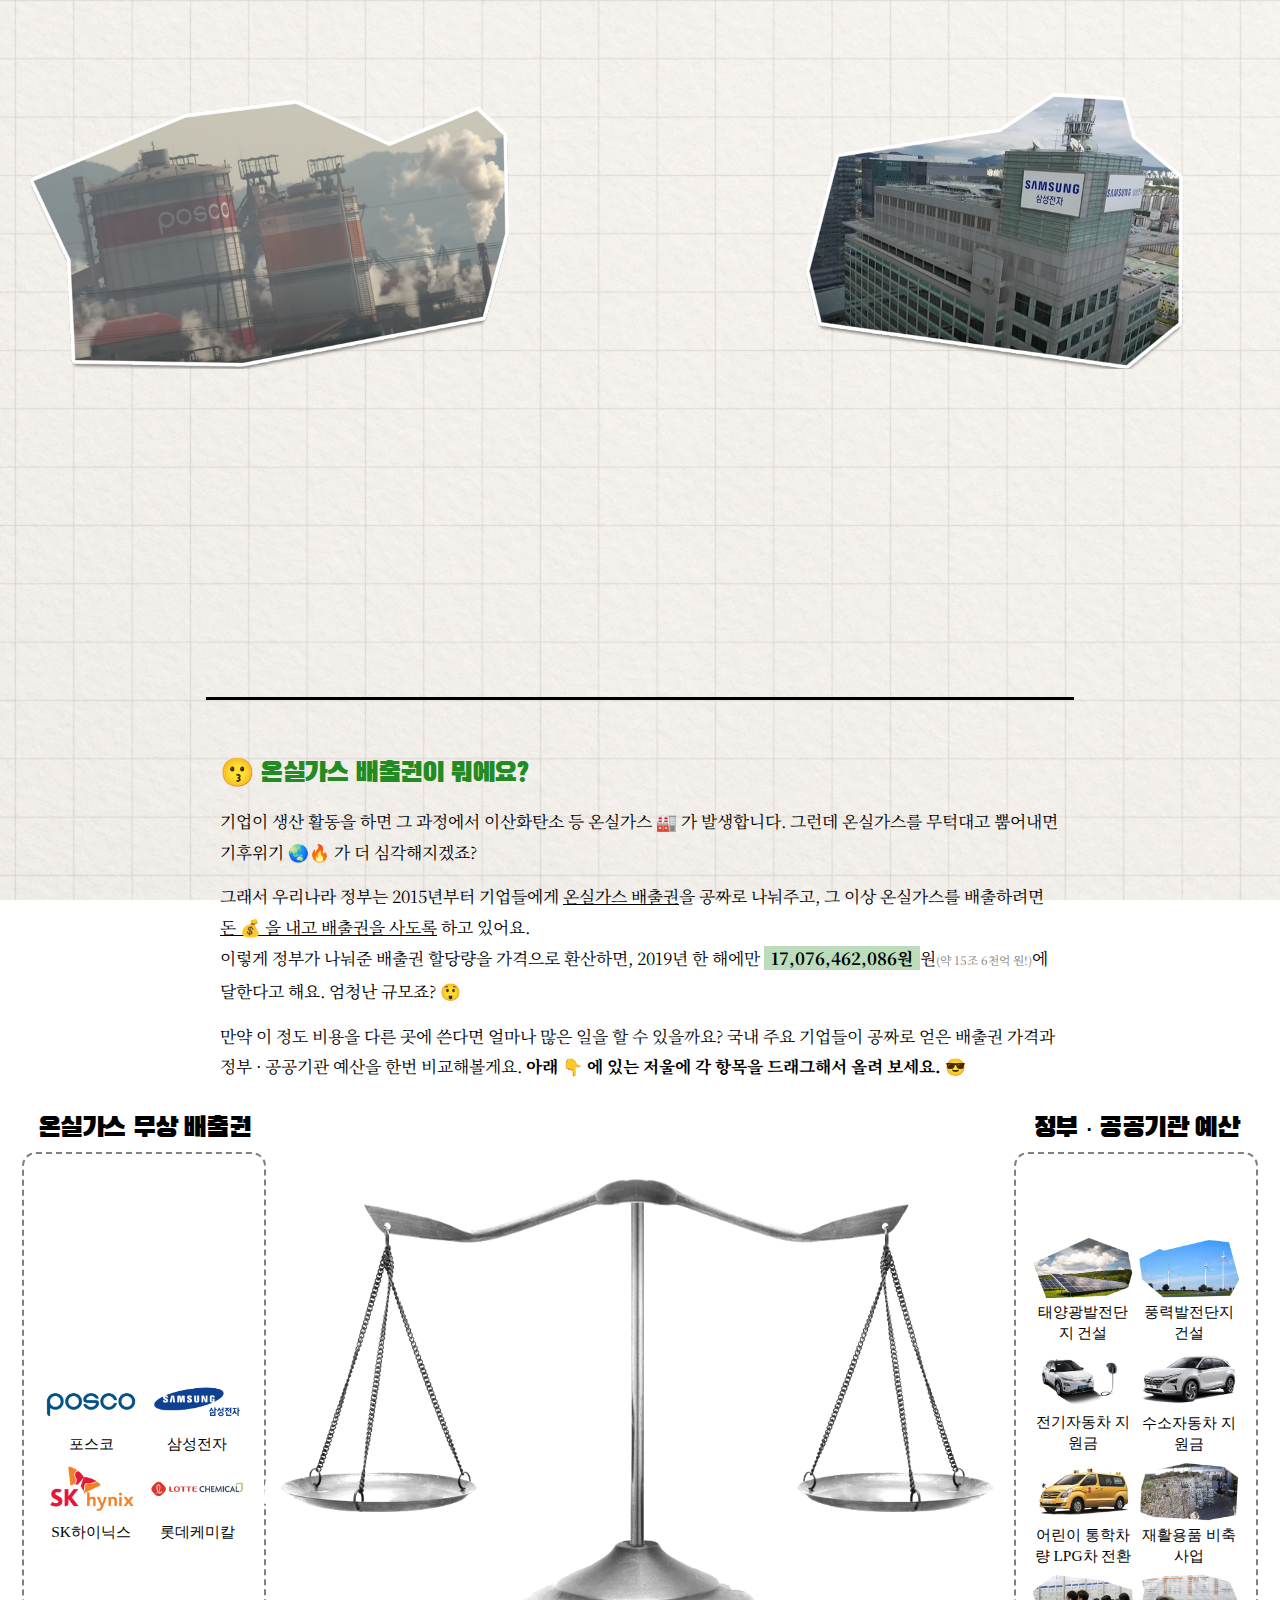
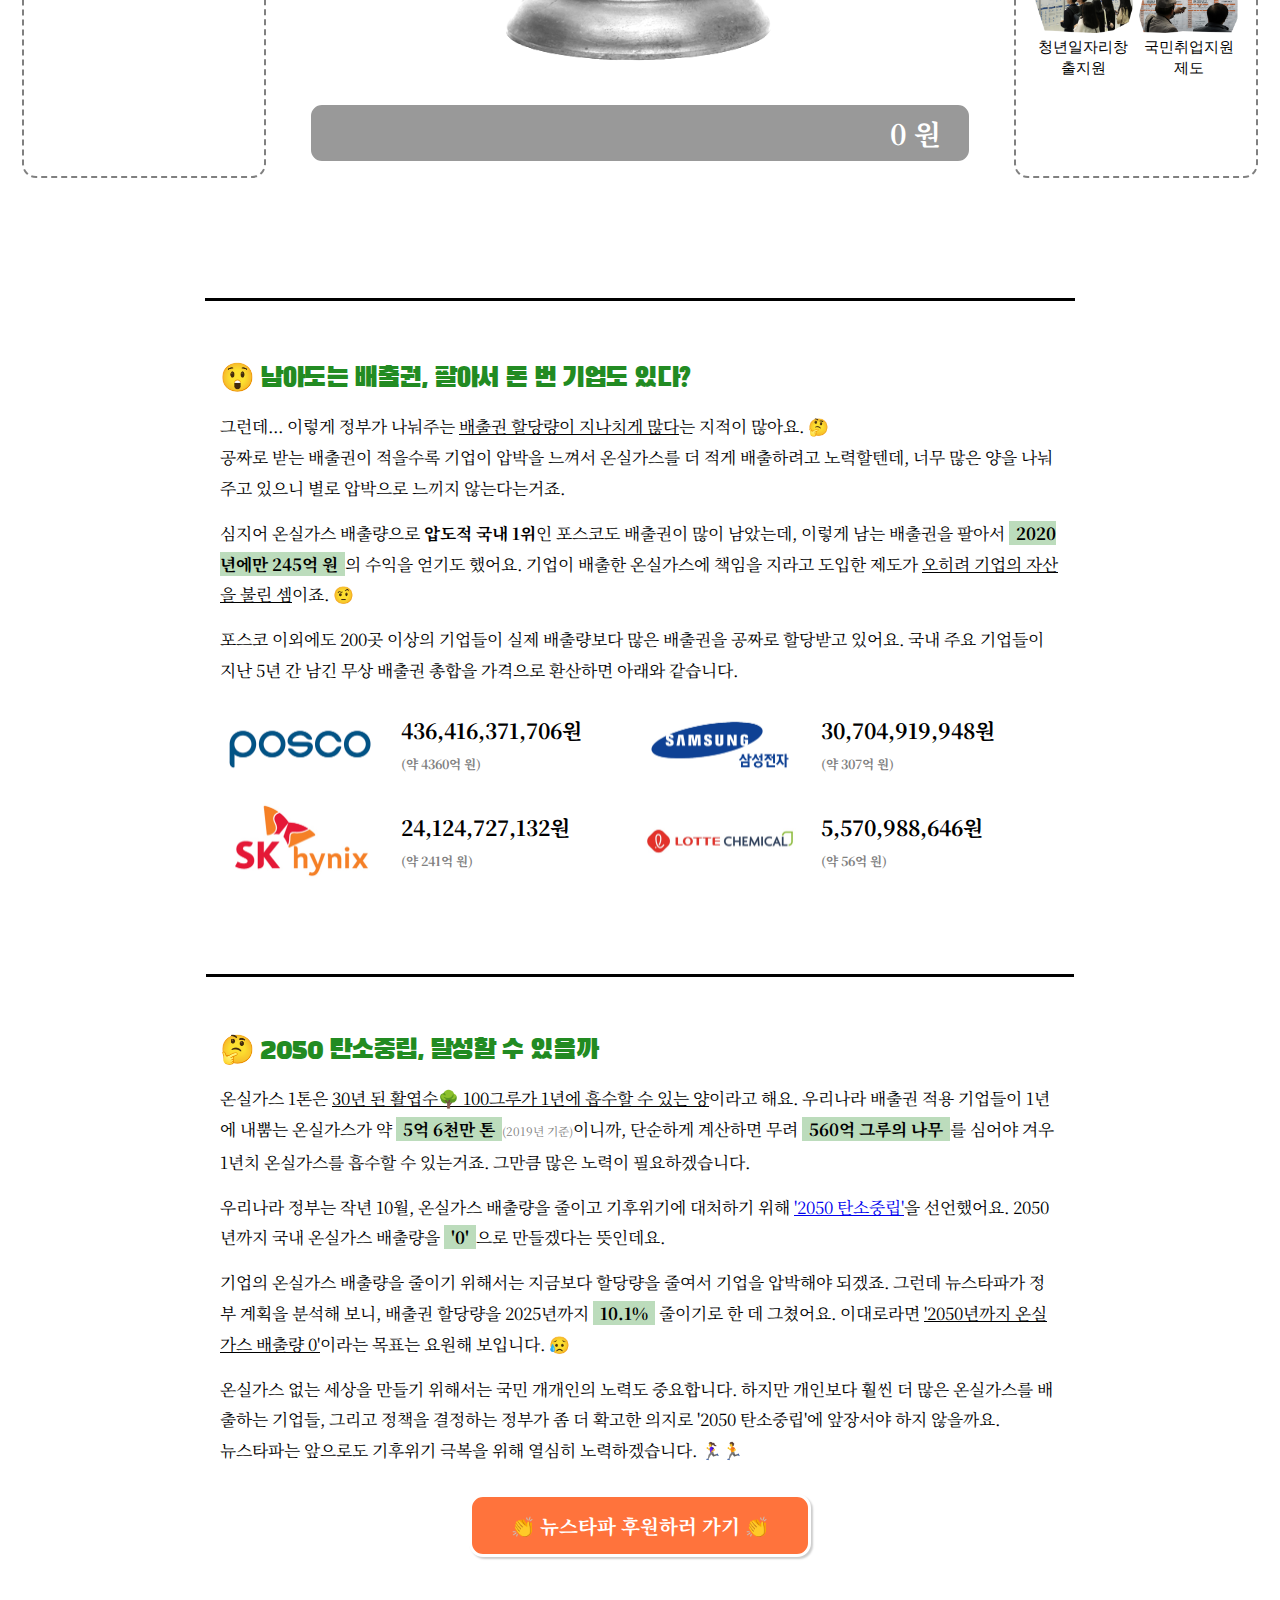
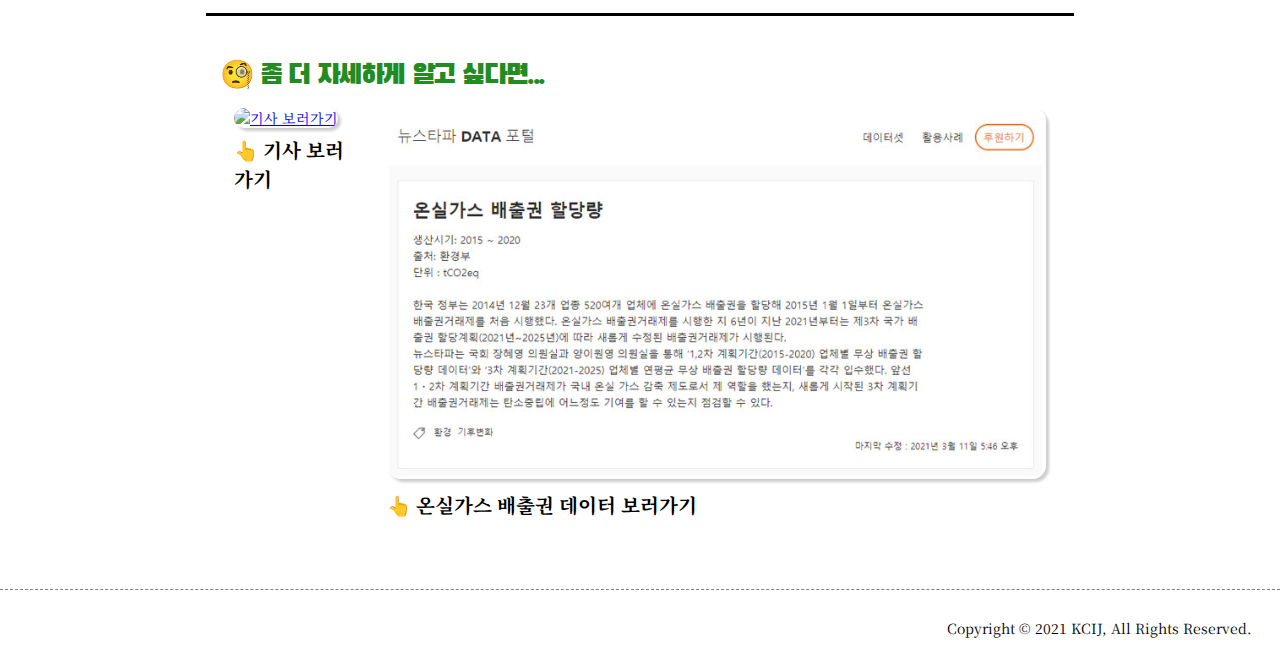
==== index.html @ 1df34f50 "파비콘, og 이미지 추가" ====
<!DOCTYPE html>
<html lang="en">
<head>
  <meta charset="UTF-8">
  <meta name="viewport" content="width=device-width, initial-scale=1.0">
  <meta property="og:title" content="뉴스타파(NEWSTAPA) | 한국탐사저널리즘센터(KCIJ) | 99% 시민들의 독립언론">
  <meta property="og:image" content="./assets/og-image.jpg">
  <meta property="og:description" content="온실가스 배출권, 이렇게 퍼줘도">
  <title>온실가스 배출권, 이렇게 퍼줘도 되나?</title>
<!-- Google Tag Manager -->
<script>(function(w,d,s,l,i){w[l]=w[l]||[];w[l].push({'gtm.start':
  new Date().getTime(),event:'gtm.js'});var f=d.getElementsByTagName(s)[0],
  j=d.createElement(s),dl=l!='dataLayer'?'&l='+l:'';j.async=true;j.src=
  'https://www.googletagmanager.com/gtm.js?id='+i+dl;f.parentNode.insertBefore(j,f);
  })(window,document,'script','dataLayer','GTM-KJ7RC2C');</script>
  <!-- End Google Tag Manager -->
  <!-- Global site tag (gtag.js) - Google Analytics -->
  <script async src="https://www.googletagmanager.com/gtag/js?id=G-R7LPQS1WNZ"></script>
  <script>
    window.dataLayer = window.dataLayer || [];
    function gtag(){dataLayer.push(arguments);}
    gtag('js', new Date());
    gtag('config', 'G-R7LPQS1WNZ');
  </script>
  <link rel="shortcut icon" href="./assets/favicon.png">
</head>


<style>
  @import url('https://fonts.googleapis.com/css2?family=Black+Han+Sans&family=Noto+Serif+KR:wght@200;300;400;500;600;700&display=swap');
  </style>
<link rel="stylesheet" href="./css/style.css">
<link rel="stylesheet" href="./css/dragula.css">
<body>
<!-- Google Tag Manager (noscript) -->
<!-- <noscript><iframe src="https://www.googletagmanager.com/ns.html?id=GTM-KJ7RC2C"
  height="0" width="0" style="display:none;visibility:hidden"></iframe></noscript> -->
  <!-- End Google Tag Manager (noscript) -->
  <script src="https://cdnjs.cloudflare.com/ajax/libs/animejs/3.2.0/anime.min.js"></script>
  <script src="https://cdnjs.cloudflare.com/ajax/libs/dragula/3.7.3/dragula.min.js"></script>
  <script src="https://cdn.jsdelivr.net/npm/chart.js@2.8.0"></script>
  <script src="./js/countUp.min.js"> </script>
  
  <header class="header">
    <a class="logo-nstp" href="https://newstapa.org/" target="_blank"><h1>뉴스타파 홈페이지 바로가기</h1></a>    
  </header>

  <!-- 인트로 -->
  <div class="area-intro">
    <div class="intro-bg">
      <div class="sticker posco">
        <img src="./assets/sticker-posco.png" alt="">
      </div>
      <div class="sticker samsung">
        <img src="./assets/sticker-samsung.png" alt="">
      </div>
    </div>
    <p class="intro-text">국내 배출권 적용 기업 <u>온실가스🏭 배출량</u><br><span class="spec">647,390,321</span>톤<span class="sm"> (2019년 기준)</span></p>
    <p class="intro-text">온실가스 배출권 가격으로 환산하면<br><span class="spec">18,855,890,489,446</span>원<span class="sm">(약 16조 5천억 원)</span></p>
    <p class="intro-text">이 중에서 정부가 <u>'공짜'로 나눠준</u> 배출권 비용은...<br><span class="spec">17,514,483,501,260</span>원!! 😱</p>
    <h1 class="intro-title">온실가스 배출권,<br>이렇게 퍼줘도 되겠니?🤔</h1>
    <!-- <p class="scroll-indicator">👇아래로 스크롤👇</p> -->
  </div>

  <!-- 설명 -->
  <div class="area-description">
    <h2 class="description-title">😗 온실가스 배출권이 뭐에요?</h2>
    <p class="description-text">기업이 생산 활동을 하면 그 과정에서 이산화탄소 등 온실가스 🏭 가 발생합니다. 그런데 온실가스를 무턱대고 뿜어내면 기후위기 🌏🔥 가 더 심각해지겠죠?</p>
    <p class="description-text">그래서 우리나라 정부는 2015년부터 기업들에게 <u>온실가스 배출권</u>을 공짜로 나눠주고, 그 이상 온실가스를 배출하려면 <u>돈 💰 을 내고 배출권을 사도록</u> 하고 있어요.<br>이렇게 정부가 나눠준 배출권 할당량을 가격으로 환산하면, 2019년 한 해에만 <span class="spec">17,076,462,086원</span>원<span class="sm">(약 15조 6천억 원!)</span>에 달한다고 해요. 엄청난 규모죠? 😲</p>
    <p class="description-text">만약 이 정도 비용을 다른 곳에 쓴다면 얼마나 많은 일을 할 수 있을까요? 국내 주요 기업들이 공짜로 얻은 배출권 가격과 정부 · 공공기관 예산을 한번 비교해볼게요. <strong>아래 👇 에 있는 저울에 각 항목을 드래그해서 올려 보세요. 😎</strong></p>
  </div>

  <!-- 저울 인터랙티브 -->
  <div class="area-scale">
    <div class="values-container">
      <h3 class="values-title">온실가스 무상 배출권</h3>
      <div class="scale-values left"></div>
    </div>

    <div class="middle-container">
      <div class="scale-container">
        <div class="pillar"><img src="./assets/scale-pillar.png" alt=""></div>
        <div class="board">
          <div class="dish left"></div>
          <div class="dish right"></div>
        </div>
      </div>
      <div class="area-data-description">
        <div class="data-description-container">
          <div class="data-description">
          </div>
          <div>
            <p class="cost-indicator has-cost"><span id="scaleCost"></span> 원</p>
          </div>
        </div>
      </div>
    </div>

    <div class="values-container">
      <h3 class="values-title">정부 · 공공기관 예산</h3>
      <div class="scale-values right"></div>
    </div>

  </div>

  <!-- 차트 -->
  <div class="area-chart">
    <h2 class="description-title">😲 남아도는 배출권, 팔아서 돈 번 기업도 있다?</h2>
    <p class="description-text">그런데... 이렇게 정부가 나눠주는 <u>배출권 할당량이 지나치게 많다</u>는 지적이 많아요. 🤔 <br>공짜로 받는 배출권이 적을수록 기업이 압박을 느껴서 온실가스를 더 적게 배출하려고 노력할텐데, 너무 많은 양을 나눠주고 있으니 별로 압박으로 느끼지 않는다는거죠.</p>
    <p class="description-text">심지어 온실가스 배출량으로 <b>압도적 국내 1위</b>인 포스코도 배출권이 많이 남았는데, 이렇게 남는 배출권을 팔아서 <span class="spec">2020년에만 245억 원</span>의 수익을 얻기도 했어요. 기업이 배출한 온실가스에 책임을 지라고 도입한 제도가 <u>오히려 기업의 자산을 불린 셈</u>이죠. 🤨</p>
    <p class="description-text">포스코 이외에도 200곳 이상의 기업들이 실제 배출량보다 많은 배출권을 공짜로 할당받고 있어요. 국내 주요 기업들이 지난 5년 간 남긴 무상 배출권 총합을 가격으로 환산하면 아래와 같습니다.</p>
    <div id="profit">
      <div class="profit-indicator"><img src="./assets/value-posco.png"><p class="scale-value-caption">436,416,371,706원<br><span>(약 4360억 원)</span></p></div>
      <div class="profit-indicator"><img src="./assets/value-samsung.png"><p class="scale-value-caption">30,704,919,948원<br><span>(약 307억 원)</span></p></div>
      <div class="profit-indicator"><img src="./assets/value-skhynix.png"><p class="scale-value-caption">24,124,727,132원<br><span>(약 241억 원)</span></p></div>
      <div class="profit-indicator"><img src="./assets/value-lotte.png"><p class="scale-value-caption">5,570,988,646원<br><span>(약 56억 원)</span></p></div>
    </div>
  </div>

  <!-- 아웃트로 -->
  <div class="area-outro">
    <h2 class="description-title">🤔 2050 탄소중립, 달성할 수 있을까</h2>
    <p class="description-text">온실가스 1톤은 <u>30년 된 활엽수🌳 100그루가 1년에 흡수할 수 있는 양</u>이라고 해요. 우리나라 배출권 적용 기업들이 1년에 내뿜는 온실가스가 약 <span class="spec">5억 6천만 톤</span><span class="sm">(2019년 기준)</span>이니까, 단순하게 계산하면 무려 <span class="spec">560억 그루의 나무</span>를 심어야 겨우 1년치 온실가스를 흡수할 수 있는거죠. 그만큼 많은 노력이 필요하겠습니다.</p>
    <p class="description-text">우리나라 정부는 작년 10월, 온실가스 배출량을 줄이고 기후위기에 대처하기 위해 <a href="https://www.korea.kr/special/policyCurationView.do?newsId=148881562" target="_blank">'2050 탄소중립'</a>을 선언했어요. 2050년까지 국내 온실가스 배출량을 <span class="spec">'0'</span>으로 만들겠다는 뜻인데요.</p>
    <p class="description-text">기업의 온실가스 배출량을 줄이기 위해서는 지금보다 할당량을 줄여서 기업을 압박해야 되겠죠. 그런데 뉴스타파가 정부 계획을 분석해 보니, 배출권 할당량을 2025년까지 <span class="spec">10.1%</span> 줄이기로 한 데 그쳤어요. 이대로라면 <u>'2050년까지 온실가스 배출량 0'</u>이라는 목표는 요원해 보입니다. 😥</p>
    <p class="description-text">온실가스 없는 세상을 만들기 위해서는 국민 개개인의 노력도 중요합니다. 하지만 개인보다 훨씬 더 많은 온실가스를 배출하는 기업들, 그리고 정책을 결정하는 정부가 좀 더 확고한 의지로 '2050 탄소중립'에 앞장서야 하지 않을까요. <br>뉴스타파는 앞으로도 기후위기 극복을 위해 열심히 노력하겠습니다. 🏃‍♀️🏃</p>
    <div>
      <a id="GTM_NSTP_DONATE" class="nstp-donate" href="https://newstapa.org/donate_info" target="_blank">👏 뉴스타파 후원하러 가기 👏</a>
    </div>
  </div>
  
  <div class="area-related-contents">
    <h2 class="description-title">🧐 좀 더 자세하게 알고 싶다면...</h2>
    <div class="related-contents">
      <div class="related-content">
        <a href="https://newstapa.org/article/eRQBR" target="_blank">
          <img src="https://d1lawh9lju1xqd.cloudfront.net/2021/03/11173533-8032-5988-9FB7-V182J0459XYMF15IBPNW.jpg" alt="기사 보러가기">
        </a>
        <p class="related-content-caption">👆 기사 보러가기</p>
      </div>
      <div class="related-content">
        <a href="https://data.newstapa.org/datasets/%EC%98%A8%EC%8B%A4%EA%B0%80%EC%8A%A4-%EB%B0%B0%EC%B6%9C%EA%B6%8C-%ED%95%A0%EB%8B%B9%EB%9F%89" target="_blank">
          <img src="./assets/dataportal.jpg" alt="기사 보러가기">
        </a>
        <p class="related-content-caption">👆 온실가스 배출권 데이터 보러가기</p>
      </div>
    </div>
  </div>


  <footer class="footer">
    <div class="credit"></div>
    <div class="copyright">
      <p>Copyright © 2021 KCIJ, All Rights Reserved.</p>
    </div>
  </footer>

  <script src="./js/animation.js"></script>
  <script src="./js/costChart.js"></script>

</body>

<script>
// 엘리먼트 등록
const leftValuesEl = document.querySelectorAll('.scale-values.left')[0]
const rightValuesEl = document.querySelectorAll('.scale-values.right')[0]

// 배출권 금액 데이터
let dataSet = [
  {
    name: 'posco',
    caption: '포스코',
    description: "2019년 온실가스 무상 배출권 비용 2,176,712,124,706원",
    cost: 2176712124706,
    direction: false,
  },
  {
    name: 'samsung',
    caption: '삼성전자',
    description: "2019년 온실가스 무상 배출권 비용 327,640,092,434원",
    cost: 327640092434,
    direction: false,
  },
  {
    name: 'skhynix',
    caption: 'SK하이닉스',
    description: "2019년 온실가스 무상 배출권 비용 151,771,158,848원",
    cost: 151771158848,
    direction: false,
  },
  {
    name: 'lotte',
    caption: '롯데케미칼',
    description: "2019년 온실가스 무상 배출권 비용 198,186,964,094원",
    cost: 198186964094,
    direction: false,
  },
  {
    name: 'sunpower',
    caption: '태양광발전단지 건설',
    description: "축구장 190개 면적, 100MW 규모 태양광발전단지 건설",
    cost: 344000000000,
    direction: true,
  },
  {
    name: 'windpower',
    caption: '풍력발전단지 건설',
    description: "풍력발전기 66개, 140MW 규모 풍력발전단지 건설",
    cost: 409700000000,
    direction: true,
  },
  {
    name: 'electriccar',
    caption: '전기자동차 지원금',
    description: "전기자동차 12만 1천대에 최대 1,900만 원씩 지원",
    cost: 1119584000000,
    direction: true,
  },
  {
    name: 'hydrocar',
    caption: '수소자동차 지원금',
    description: "수소자동차 15,000대에 최대 3,750만 원씩 지원",
    cost: 365500000000,
    direction: true,
  },
  {
    name: 'schoolbus',
    caption: '어린이 통학차량 LPG차 전환',
    description: "전국 어린이통학차량 12,000대에 500만 원씩 지원(지방비 50%)",
    cost: 30000000000,
    direction: true,
  },
  {
    name: 'recycle',
    caption: '재활용품 비축사업',
    description: "폐비닐, 폐지, 유리병 등 재활용 폐기물 비축 시설 구축",
    cost: 26000000000,
    direction: true,
  },
  {
    name: 'youthjob',
    caption: '청년일자리창출지원',
    description: "IT 활용가능 직무에 청년일자리 창출 지원금 4,676억원 편성",
    cost: 467600000000,
    direction: true,
  },
  {
    name: 'seniorjob',
    caption: '국민취업지원제도',
    description: "취업취약계층을 대상으로 생계지원과 취업지원서비스 제공",
    cost: 1283019000000,
    direction: true,
  },
]

// 선택지 렌더링
dataSet.map(function(e, i){
  let elem = `<div class="scale-value" data-index="${i}"><img src="./assets/value-${e.name}.png"><p class="scale-value-caption">${e.caption}</p></div>`;
  e.direction?rightValuesEl.innerHTML+=elem:leftValuesEl.innerHTML+=elem;
})

// 현재 각도
let boardDegree = 0;

// 각도 최대값
const maxDegree = 45

// 금액에 따른 각도 구하기
function getDegree(value, direction){
  let sum = dataSet.reduce((acc, cur, i) => {
    return acc + cur.cost;
  }, 0)
  let degree = (value/sum)*maxDegree;
  return direction ? degree : degree*(-1)
}

// 보드 움직이기
function rotateBoard(degree = boardDegree){
  anime({
    targets: '.board',
    rotate: degree,
    duration: 2000,
  })
  anime({
    targets: '.dish',
    rotate: degree*(-1),
    duration: 3000,
  })
}

// 설명 
const dataDescriptionEl = document.querySelectorAll('.data-description')[0];
let dataDescription = [];

function rederDataDescription(){
  dataDescriptionEl.innerHTML = '';

  dataDescription.map(function(e, i){
    dataDescriptionEl.innerHTML += `<p><span class="data-description-label">${e.caption}</span> ${e.description}</p>`;
  })
}

// 금액 표시
const scaleCostEl = document.querySelector('#scaleCost');
let scaleCost = 0;

function renderScaleCost(){
  // scaleCostEl.innerHTML = scaleCost;
  let scaleCostCounter = new countUp.CountUp(scaleCostEl, scaleCost, {
    duration: 1
  });
  scaleCostCounter.start();
}

renderScaleCost();


// 드래그 앤 드롭
const leftDish = document.querySelectorAll('.dish.left')[0];
const rightDish = document.querySelectorAll('.dish.right')[0];

let onLeftValueDrag = dragula([leftValuesEl, leftDish]);
let onRightValueDrag = dragula([rightValuesEl, rightDish]);

// 왼쪽 접시
onLeftValueDrag.on('drop', function(el, source, target){  
  let data = dataSet[el.dataset.index];
  let costDegree = getDegree(data.cost, data.direction);

  if (source == leftValuesEl && target == leftDish) {
    boardDegree = boardDegree - costDegree;
    scaleCost = scaleCost + data.cost;
  } else if (source == leftDish && target == leftValuesEl) {
    boardDegree = boardDegree + costDegree;
    scaleCost = scaleCost - data.cost;
  }
  rotateBoard(boardDegree);
  renderScaleCost();

  dataDescription.push(data)
  rederDataDescription();

  el.style.left = Math.floor(Math.random() * 100) + "px";
})
.on('over', function(el, container, source){
  if (container == leftDish) {
    container.className += ' ex-over'
  }
})

// 오른쪽 접시
onRightValueDrag.on('drop', function(el, source, target){  
  let data = dataSet[el.dataset.index];
  let costDegree = getDegree(data.cost, data.direction);

  if (source == rightValuesEl && target == rightDish) {
    boardDegree = boardDegree - costDegree;
    scaleCost = scaleCost - data.cost;
  } else if (source == rightDish && target == rightValuesEl) {
    boardDegree = boardDegree + costDegree;
    scaleCost = scaleCost + data.cost;
  }
  rotateBoard(boardDegree);
  renderScaleCost();

  dataDescription.push(data)
  rederDataDescription();

  el.style.left = Math.floor(Math.random() * 100) + "px";
})

rotateBoard();

// 접시에 아이템 올렸을때 랜덤 위치
function getRandomPosition(){
  return Math.floor(Math.random() * 35);

}

// 페이지 주소 복사하기
function copyUrlToClipboard(){
  var dummy = document.createElement("input");
  var text = location.href;

  document.body.appendChild(dummy);
  dummy.value = text;
  dummy.select();
  document.execCommand("copy");
  document.body.removeChild(dummy);

  alert('페이지 주소가 복사되었습니다!')
}

// 크레딧 명단 넣기 
let creditList = [
  {role: "기획·개발", name: "허현재"},
  {role: "취재", name: "신동윤"},
  {role: "데이터", name: "연다혜"},
  {role: "디자인", name: "이도현"},
]

const creditEl = document.querySelectorAll('.credit')[0];

creditList.map(function(e){
  creditEl.innerHTML += `<span class="credit-role">${e.role}</span><span class="credit-name">${e.name}</span>`;
})


</script>
</html>
---- css/style.css ----
@charset "UTF-8";
@font-face {
  font-family: 'drfont_daraehand';
  src: url('https://cdn.jsdelivr.net/gh/projectnoonnu/noonfonts_three@1.0/drfont_daraehand.woff') format('woff');
  font-weight: normal;
  font-style: normal;
}

* {margin: 0; padding: 0;}
html {
  font-size: 14px;
}

body {
  font-family: 'Noto Serif KR', serif;
  background-image: url(../assets/backgroundpaper.jpg);
  background-size: cover;
  background-position: center center;
  background-attachment: fixed;
}

/* 헤더 */
.header {
  padding: 1.5rem;
}
.logo-nstp {
  display: block;
  width: 160px;
  height: 24px;
}
.logo-nstp h1 {
  width: 100%;
  height: 100%;
  text-indent: -9999px;
  background: url('https://d1lawh9lju1xqd.cloudfront.net/2020/02/13125112-7D29-F2DC-0CFE-WPIMQL7EO5GRTCHEIHRQ.svg') no-repeat;
  background-size: cover;
}

/* 인트로 */
.intro-text{
  font-size: 1.5rem;
  font-weight: 600;
  letter-spacing: -0.02em;
  opacity: 0;
  transform: translateX(120);
  margin-bottom: 1.6rem;
  line-height: 3rem;
  text-align: center;
}
.intro-title {
  font-family: 'Black Han Sans', sans-serif;
  font-size: 6rem;
  font-weight: normal;
  opacity: 0;
  line-height: 6.5rem;
  text-align: center;
  margin-top: 5rem;
  letter-spacing: -0.15rem;
}
.spec {
  background-color: rgba(34,139,34,0.3);
  font-weight: bold;
  padding: 0 0.5rem;
}
.intro-text .spec {
  font-size: 1.8rem;
  padding: 0 1rem;
}
.sm {
  font-size: 0.7em;
  color: gray;
}

.share-sns-button {
  background: none;
  padding: 0.5rem 1.2rem;
  color: white;
  font-size: 1rem;
  cursor: pointer;
  border: 0;
  border-radius: 0.5rem;
  background-color: forestgreen;
}
.sticker {
  position: absolute;
  z-index: 0;
  animation: sticker-animation 1s infinite steps(2);
}
@keyframes sticker-animation {
  from {
    transform: rotate(0)
  }
  to {
    transform: rotate(5deg)
  }
}
.sticker.samsung{
  right: 20px;
  top: 10vh;
}
.sticker.samsung img{
  width: 100%;
  max-width: 520px;
}
.sticker.posco{
  left: 20px;
  top: 10vh;
}
.sticker.posco img{
  width: 100%;
  max-width: 520px;
}
.scroll-indicator {
  position: fixed;
  left: 50%;
  transform: translateX(-50%);
  animation: scroll-indicator 1s infinite linear;
}
@keyframes scroll-indicator {
  from {bottom: 3rem}
  to {bottom: 2.5rem}
}

/* 설명 영역 */
.area-description {
  max-width: 840px;
  margin: 5rem auto 0;
  padding: 4rem 1rem 0;
  border-top: 3px solid black;
}
.description-title {
  font-family: 'Black Han Sans', sans-serif;
  font-size: 2rem;
  font-weight: 100;
  letter-spacing: -0.1rem;
  color: rgb(34,139,34);
}
.description-text {
  font-size: 1.2rem;
  margin: 1rem 0;
  line-height: 2.2rem;
}

/* 저울 영역 */
.area-scale {
  display: flex;
  padding: 0 2rem;
  margin: 5rem auto 0;
  justify-content: center;
  align-items: stretch;
}
.scale-container {
  width: 580px;
  position: relative;
  box-sizing: border-box;
  margin: 0 6rem 2rem;
}
.board {
  width: 100%;
  height: 23%;
  position: absolute;
  top: 0;
  background-image: url(../assets/scale-arm.png);
  background-size: cover;
  display: flex;
  justify-content: space-between;
}
.dish {
  width: 40%;
  height: 258%;
  position: relative;
  margin-top: 13%;
  transform-origin: center 1%;
  border-radius: 10px;
  background-size: cover;
  z-index: 1;
}
.dish.left {
  background-image: url(../assets/scale-dish-left.png);
  left: -15%;
}
.dish.right {
  background-image: url(../assets/scale-dish-right.png);
  right: -14%;
}
.dish .scale-value {
  position: absolute;
  bottom: 0.5rem;
  min-width: 140px;
}
.pillar {
  width: 53%;
  position: relative;
  top: 2rem;
  left: 50%;
  transform: translateX(-50%);
}
.pillar img {
  width: 100%;
}

.area-values {
  display: flex;
  justify-content: space-around;
}
.values-container {
  min-width: 240px;
  border: 2px dashed gray;
  border-radius: 1rem;
}
.values-title {
  font-family: 'Black Han Sans', sans-serif;
  font-weight: normal;
  font-size: 2rem;
  text-align: center;
  letter-spacing: -0.1rem;
  margin-top: -3rem;
}
.scale-values {
  padding: 1rem;
  box-sizing: border-box;
  display: flex;
  flex-wrap: wrap;
  align-items: center;
  align-content: center;
  max-width: 440px;
  height: 100%;
}
.scale-value {
  width: 50%;
  text-align: center;
  cursor: pointer;
  z-index: 1;
  box-sizing: border-box;
  padding: 0.2rem;
}
.scale-value img{
  width: 100%;
}
.scale-value .scale-value-caption {
  /* font-family: 'Black Han Sans', sans-serif; */
  font-family: 'drfont_daraehand';
  max-width: 160px;
  margin: 0 auto;
  background-color: #fff;
  border-radius: 4px;
  /* box-shadow: 3px 2px rgba(0,0,0,0.5); */
  font-size: 1.1rem;
}

/* 데이터 설명 영역 */
.area-data-description {
  max-width: 60vw;
  margin: auto;
  padding: 1rem 3rem;
  box-sizing: border-box;
  border-radius: 1rem;
}
.data-description-container {
  padding: 0.6rem 2rem;
  background-color: rgba(0,0,0,0.4);
  color: white;
  border: 3px solid white;
  border-radius: 1rem;
}
.data-description {
  text-align: right;
}
.data-description.has-data{
  border-bottom: 2px solid white;
}
.data-description>p {
  margin-bottom: 0.5rem;
}
.data-description-label {
  padding: 0.1rem 0.4rem;
  background-color: rgba(255,255,255,0.7);
  border-radius: 1rem;
  font-weight: bold;
  font-size: 0.9rem;
  color: black;
}
.cost-indicator {
  font-size: 2rem; 
  text-align: right; 
  font-weight: bold;
}

/* 차트 영역 */
.area-chart {
  margin: 120px auto 80px;
  max-width: 840px;
  padding: 60px 15px 0;
  border-top: 3px solid black;
}
#myChart {
  background-color: rgba(255,255,255,0.8);
  border-radius: 1rem;
  padding: 1rem;
}

#profit {
  display: flex;
  flex-wrap: wrap;
  justify-content: space-between;
}
.profit-indicator{
  width: 50%;
  display: flex;
  align-items: center;
  margin-bottom: 0.5rem;
  box-sizing: border-box;
}
.profit-indicator img{
  vertical-align: middle;
  margin-right: 0.5rem;
  max-width: 160px;
}
.profit-indicator p{
  width: 50%;
  font-weight: bold;
  font-size: 1.5rem;
  vertical-align: middle;
  padding: 0.5rem 1rem;
  border-radius: 0.5rem;
}
.profit-indicator p span{
  font-size: 0.9rem;
  color: gray;
}


/* 아웃트로 영역 */
.area-outro {
  margin: 5rem auto 4rem;
  max-width: 840px;
  padding: 4rem 1rem 0;
  border-top: 3px solid black;
}
.nstp-donate {
  display: block;
  max-width: 280px;
  margin: 2rem auto 0;
  padding: 1rem 2rem;
  color: white;
  font-size: 1.4rem;
  font-weight: bold;
  text-align: center;
  text-decoration: none;
  background-color: #ff733c;
  border: 3px solid white;
  border-radius: 1rem;
  box-shadow: 2px 2px 2px rgba(0,0,0,0.2);
}

.area-related-contents {
  margin: 4rem auto;
  max-width: 840px;
  padding: 3rem 1rem 0;
  border-top: 3px solid black;
}

.related-contents {
  display: flex;
}
.related-content {
  padding: 1rem;
}
.related-content img {
  width: 100%;
  max-width: 780px;
  border-radius: 1rem;
  box-shadow: 3px 3px 3px rgba(0,0,0,0.2);
}
.related-content-caption {
  font-size: 1.4rem;
  margin-top: 0.5rem;
  font-weight: bold;
}

/* 푸터 */
.footer {
  border-top: 1px dashed gray;
  padding: 2rem;
  display: flex;
  justify-content: space-between;
  box-sizing: border-box;
}
.credit {
  text-align: center;
}
.credit-role {
  font-size: 0.8rem;
  margin-right: 0.2rem;
  font-weight: bold;
}
.credit-name {
  margin-right: 0.6rem;
}
.copyright {
  text-align: center;
}

/* .ex-over {
  background-color: rgba(0,0,0,0.2);
} */


@media (max-width: 780px) {
  html {
    font-size: 12px;
  }
  body {
    background-attachment: scroll;
    background-size: contain;
  }
  .header {
    padding: 1rem;
  }
  .logo-nstp {
    display: block;
    width: 120px;
    height: 16px;
  }
  .intro-bg {
    display: none;
  }
  .intro-text {
    font-size: 1.2rem;
  }
  .intro-text .spec {
    font-size: 1.4rem;
  }
  .intro-title {
    font-size: 3rem;
    font-weight: normal;
    opacity: 0;
    line-height: 4rem;
    text-align: center;
    margin-top: 3rem;
  }
  .area-description, .area-chart, .area-outro, .area-related-contents {
    margin: 3rem 1rem 0;
    padding: 3rem 0 0;
    border-width: 2px;
  }
  .description-title {
    font-size: 1.8rem;
  }
  .area-scale {
    flex-wrap: wrap;
    padding: 0 1rem;
    margin-top: 2rem;
  }
  .values-container {
    order: 2;
    width: 50%;
    margin-top: 4rem;
    min-width: 1px;
    box-sizing: border-box;
    border: 0;
    border-radius: 0;
  }
  .values-container:first-of-type {
    border-right: 1px dashed gray;

  }
  .values-title {
    font-size: 1.8rem;
  }
  .middle-container {
    order: 1;
    width: 100%;
    margin-bottom: 3rem;
  }
  .scale-container {
    width: 80%;
    margin: auto;
  }
  .scale-values {
    align-content: flex-start;
  }
  .scale-value {
    touch-action: none;
    width: 100%;
  }
  .area-data-description {
    display: none;
  }
  .profit-indicator {
    width: 100%;
  }
  .related-contents {
    display: block;
    
  }
  .footer {
    display: block;
  }
  .credit {
    margin-bottom: 1rem;
  }
}
---- css/dragula.css ----
.gu-mirror{position:fixed!important;margin:0!important;z-index:9999!important;opacity:.8}.gu-hide{display:none!important}.gu-unselectable{-webkit-user-select:none!important;-moz-user-select:none!important;-ms-user-select:none!important;user-select:none!important}.gu-transit{opacity:.2}
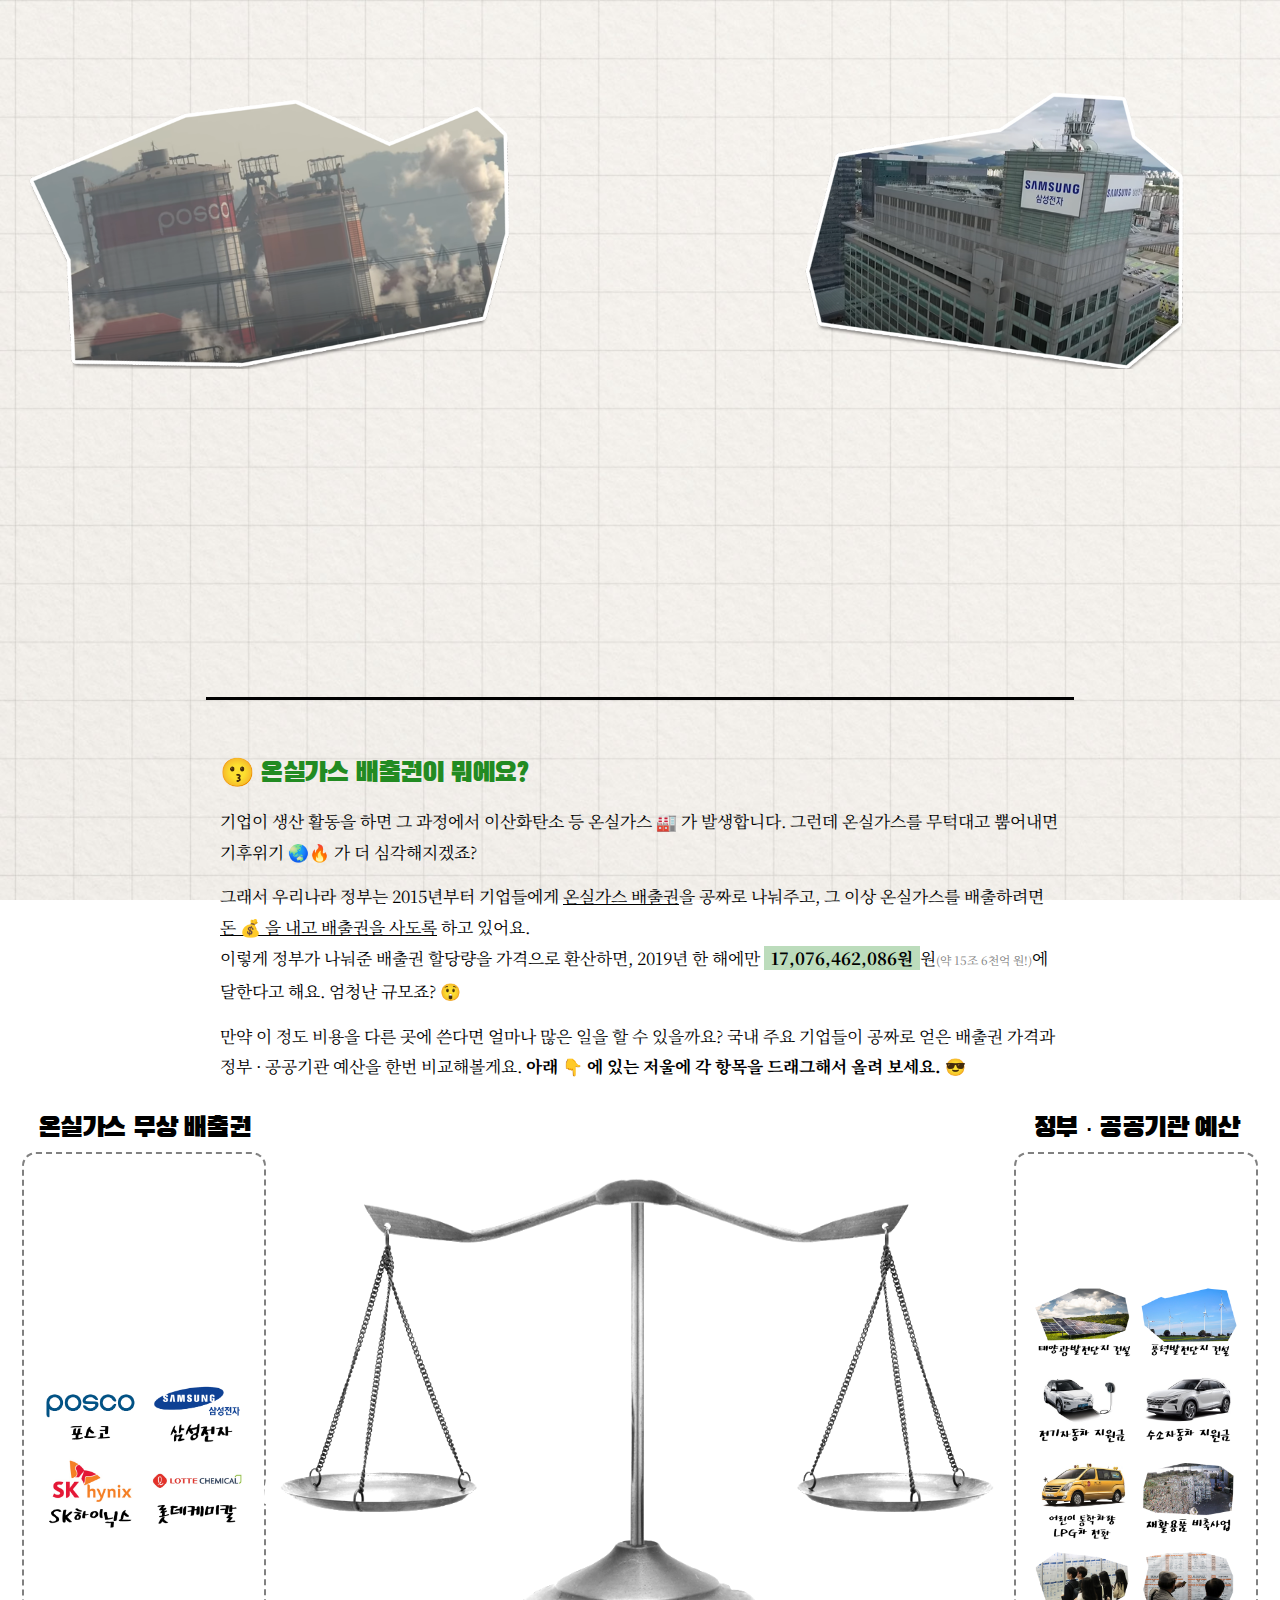
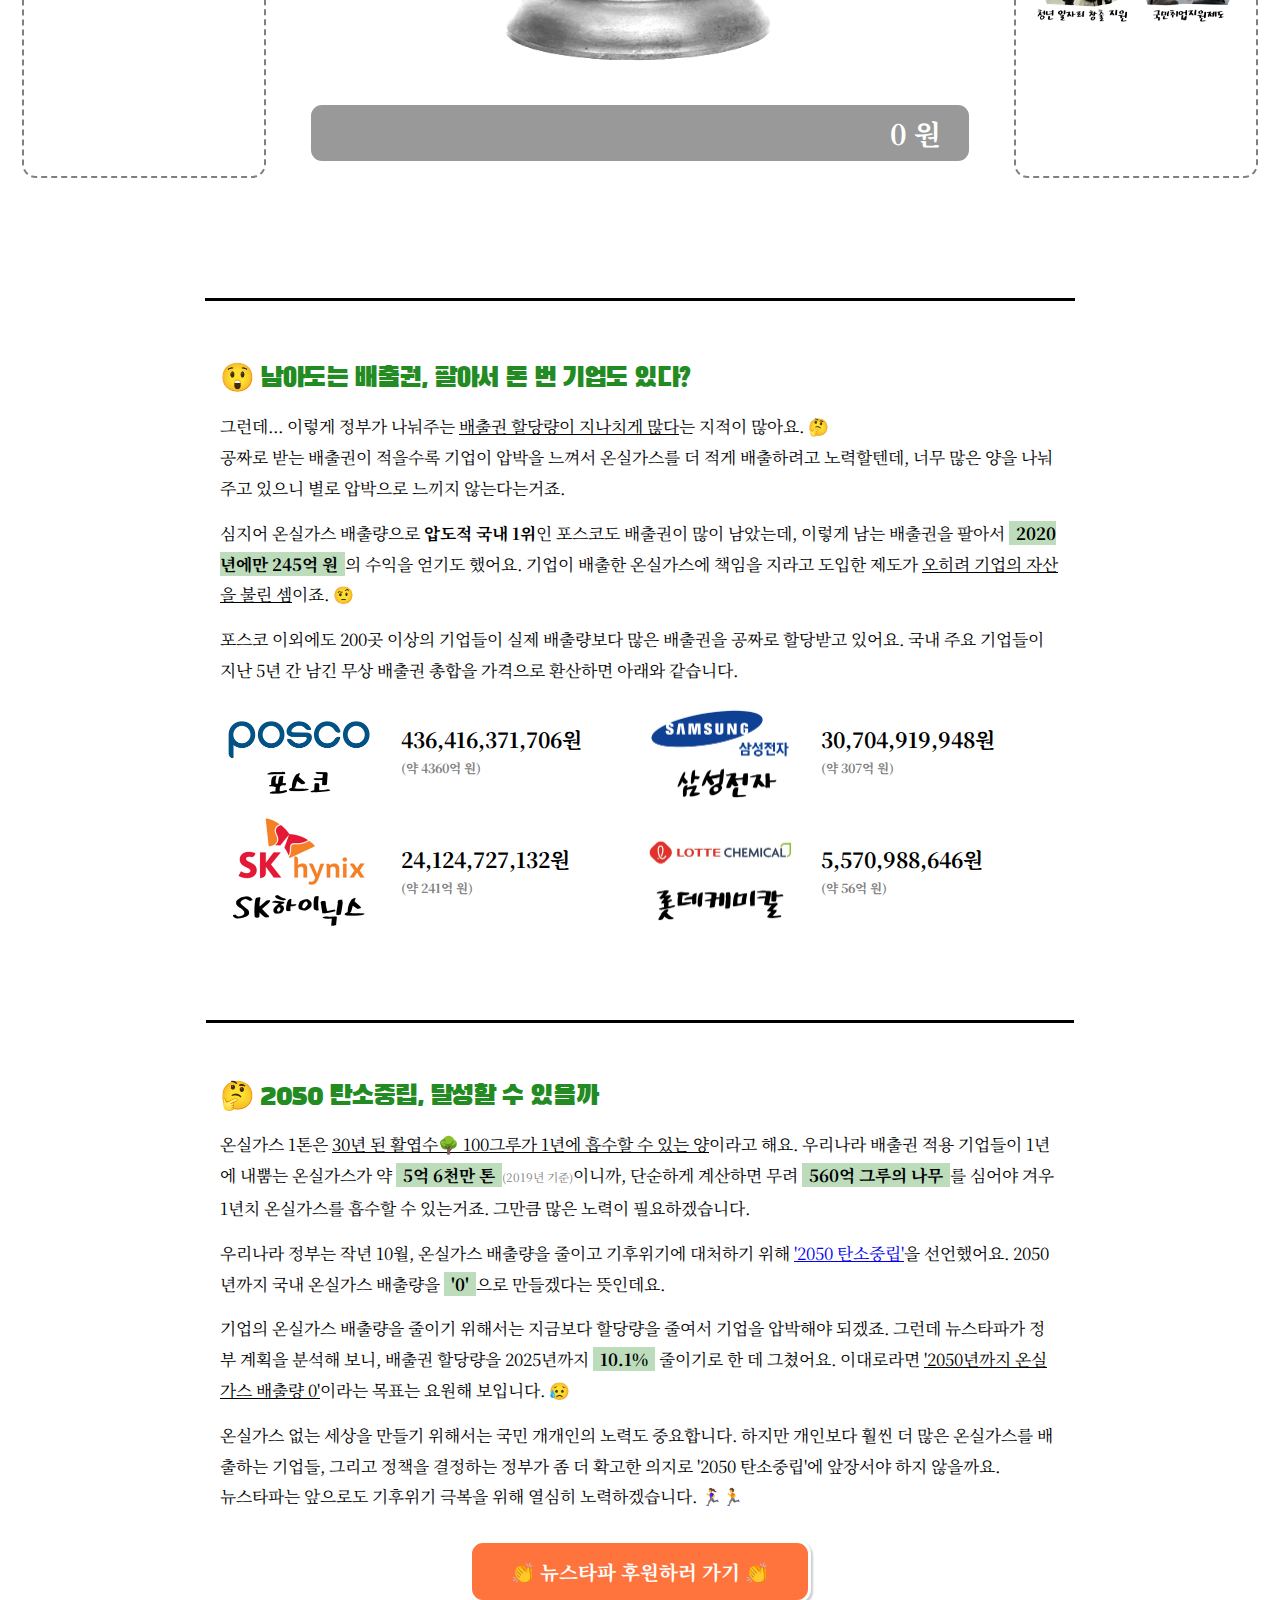
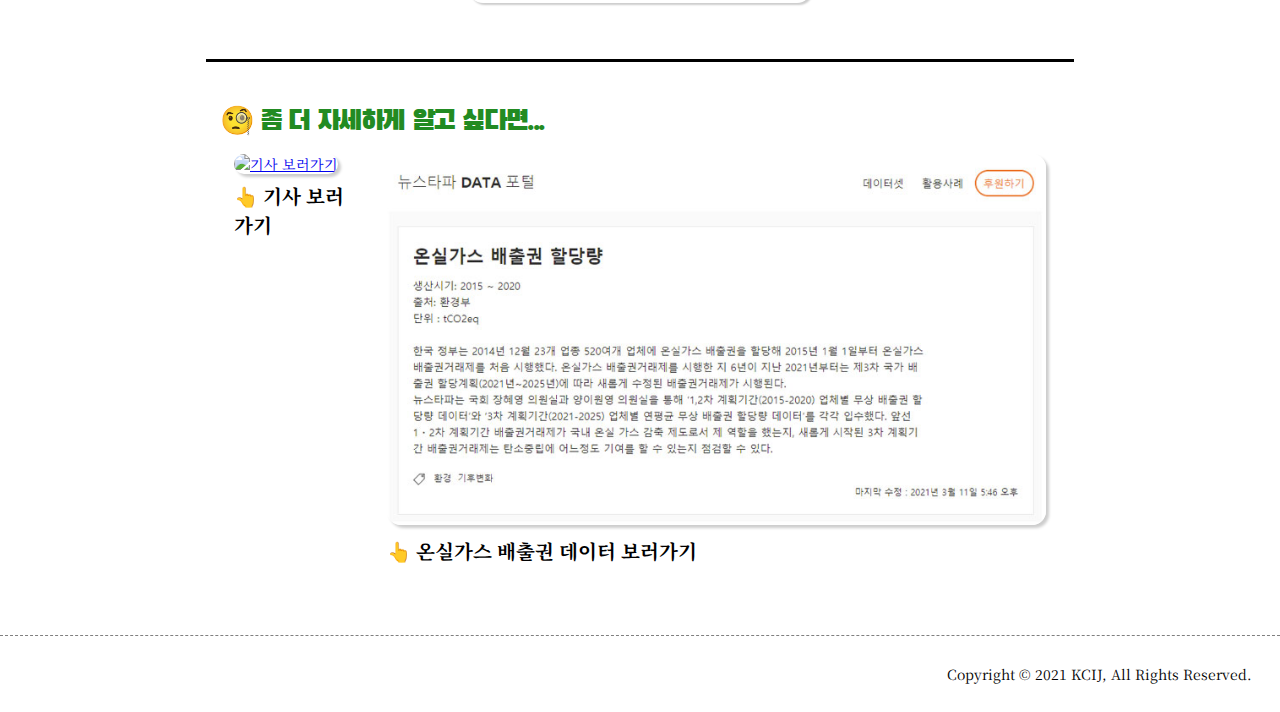
==== commit 61c8facf: "이미지 교체" ====
--- a/index.html
+++ b/index.html
@@ -5,8 +5,8 @@
   <meta name="viewport" content="width=device-width, initial-scale=1.0">
   <meta property="og:title" content="뉴스타파(NEWSTAPA) | 한국탐사저널리즘센터(KCIJ) | 99% 시민들의 독립언론">
   <meta property="og:image" content="./assets/og-image.jpg">
-  <meta property="og:description" content="온실가스 배출권, 이렇게 퍼줘도">
-  <title>온실가스 배출권, 이렇게 퍼줘도 되나?</title>
+  <meta property="og:description" content="온실가스 배출권, 이렇게 퍼줘도 되겠니?" >
+  <title>온실가스 배출권, 이렇게 퍼줘도 되겠니?</title>
 <!-- Google Tag Manager -->
 <script>(function(w,d,s,l,i){w[l]=w[l]||[];w[l].push({'gtm.start':
   new Date().getTime(),event:'gtm.js'});var f=d.getElementsByTagName(s)[0],
@@ -33,8 +33,8 @@
 <link rel="stylesheet" href="./css/dragula.css">
 <body>
 <!-- Google Tag Manager (noscript) -->
-<!-- <noscript><iframe src="https://www.googletagmanager.com/ns.html?id=GTM-KJ7RC2C"
-  height="0" width="0" style="display:none;visibility:hidden"></iframe></noscript> -->
+<noscript><iframe src="https://www.googletagmanager.com/ns.html?id=GTM-KJ7RC2C"
+  height="0" width="0" style="display:none;visibility:hidden"></iframe></noscript>
   <!-- End Google Tag Manager (noscript) -->
   <script src="https://cdnjs.cloudflare.com/ajax/libs/animejs/3.2.0/anime.min.js"></script>
   <script src="https://cdnjs.cloudflare.com/ajax/libs/dragula/3.7.3/dragula.min.js"></script>
@@ -87,7 +87,9 @@
       </div>
       <div class="area-data-description">
         <div class="data-description-container">
-          <div class="data-description">
+          <div class="data-description left">
+          </div>
+          <div class="data-description right">
           </div>
           <div>
             <p class="cost-indicator has-cost"><span id="scaleCost"></span> 원</p>
@@ -168,6 +170,7 @@
 // 배출권 금액 데이터
 let dataSet = [
   {
+    index: 0,
     name: 'posco',
     caption: '포스코',
     description: "2019년 온실가스 무상 배출권 비용 2,176,712,124,706원",
@@ -175,6 +178,7 @@
     direction: false,
   },
   {
+    index: 1,
     name: 'samsung',
     caption: '삼성전자',
     description: "2019년 온실가스 무상 배출권 비용 327,640,092,434원",
@@ -182,6 +186,7 @@
     direction: false,
   },
   {
+    index: 2,
     name: 'skhynix',
     caption: 'SK하이닉스',
     description: "2019년 온실가스 무상 배출권 비용 151,771,158,848원",
@@ -189,6 +194,7 @@
     direction: false,
   },
   {
+    index: 3,
     name: 'lotte',
     caption: '롯데케미칼',
     description: "2019년 온실가스 무상 배출권 비용 198,186,964,094원",
@@ -196,6 +202,7 @@
     direction: false,
   },
   {
+    index: 4,
     name: 'sunpower',
     caption: '태양광발전단지 건설',
     description: "축구장 190개 면적, 100MW 규모 태양광발전단지 건설",
@@ -203,6 +210,7 @@
     direction: true,
   },
   {
+    index: 5,
     name: 'windpower',
     caption: '풍력발전단지 건설',
     description: "풍력발전기 66개, 140MW 규모 풍력발전단지 건설",
@@ -210,6 +218,7 @@
     direction: true,
   },
   {
+    index: 6,
     name: 'electriccar',
     caption: '전기자동차 지원금',
     description: "전기자동차 12만 1천대에 최대 1,900만 원씩 지원",
@@ -217,6 +226,7 @@
     direction: true,
   },
   {
+    index: 7,
     name: 'hydrocar',
     caption: '수소자동차 지원금',
     description: "수소자동차 15,000대에 최대 3,750만 원씩 지원",
@@ -224,6 +234,7 @@
     direction: true,
   },
   {
+    index: 8,
     name: 'schoolbus',
     caption: '어린이 통학차량 LPG차 전환',
     description: "전국 어린이통학차량 12,000대에 500만 원씩 지원(지방비 50%)",
@@ -231,6 +242,7 @@
     direction: true,
   },
   {
+    index: 9,
     name: 'recycle',
     caption: '재활용품 비축사업',
     description: "폐비닐, 폐지, 유리병 등 재활용 폐기물 비축 시설 구축",
@@ -238,6 +250,7 @@
     direction: true,
   },
   {
+    index: 10,
     name: 'youthjob',
     caption: '청년일자리창출지원',
     description: "IT 활용가능 직무에 청년일자리 창출 지원금 4,676억원 편성",
@@ -245,6 +258,7 @@
     direction: true,
   },
   {
+    index: 11,
     name: 'seniorjob',
     caption: '국민취업지원제도',
     description: "취업취약계층을 대상으로 생계지원과 취업지원서비스 제공",
@@ -255,7 +269,8 @@
 
 // 선택지 렌더링
 dataSet.map(function(e, i){
-  let elem = `<div class="scale-value" data-index="${i}"><img src="./assets/value-${e.name}.png"><p class="scale-value-caption">${e.caption}</p></div>`;
+  // let elem = `<div class="scale-value" data-index="${i}"><img src="./assets/value-${e.name}.png"><p class="scale-value-caption">${e.caption}</p></div>`;
+  let elem = `<div class="scale-value" data-index="${e.index}"><img src="./assets/value-${e.name}.png"></div>`;
   e.direction?rightValuesEl.innerHTML+=elem:leftValuesEl.innerHTML+=elem;
 })
 
@@ -288,19 +303,25 @@
   })
 }
 
-// 설명 
+// 설명 표시하기
 const dataDescriptionEl = document.querySelectorAll('.data-description')[0];
 let dataDescription = [];
 
 function rederDataDescription(){
   dataDescriptionEl.innerHTML = '';
-
+  if (dataDescription.length > 0) {
+    dataDescriptionEl.style.borderBottom = '2px solid white'
+  } else {
+    dataDescriptionEl.style.borderBottom = 'none'
+  }
   dataDescription.map(function(e, i){
     dataDescriptionEl.innerHTML += `<p><span class="data-description-label">${e.caption}</span> ${e.description}</p>`;
   })
-}
-
-// 금액 표시
+
+  console.log(dataDescription)
+}
+
+// 금액 계산해서 표시하기
 const scaleCostEl = document.querySelector('#scaleCost');
 let scaleCost = 0;
 
@@ -330,22 +351,20 @@
   if (source == leftValuesEl && target == leftDish) {
     boardDegree = boardDegree - costDegree;
     scaleCost = scaleCost + data.cost;
+    dataDescription = [
+      ...dataDescription.slice(0, dataDescription.indexOf(data)), 
+      ...dataDescription.slice(dataDescription.indexOf(data), -1)
+    ]
   } else if (source == leftDish && target == leftValuesEl) {
     boardDegree = boardDegree + costDegree;
     scaleCost = scaleCost - data.cost;
+    dataDescription.push(data);
   }
   rotateBoard(boardDegree);
   renderScaleCost();
-
-  dataDescription.push(data)
   rederDataDescription();
 
-  el.style.left = Math.floor(Math.random() * 100) + "px";
-})
-.on('over', function(el, container, source){
-  if (container == leftDish) {
-    container.className += ' ex-over'
-  }
+  el.style.left = Math.floor(Math.random() * 30) + "%";
 })
 
 // 오른쪽 접시
@@ -356,17 +375,20 @@
   if (source == rightValuesEl && target == rightDish) {
     boardDegree = boardDegree - costDegree;
     scaleCost = scaleCost - data.cost;
+    dataDescription = [
+      ...dataDescription.slice(0, dataDescription.indexOf(data)), 
+      ...dataDescription.slice(dataDescription.indexOf(data), -1)
+    ]
   } else if (source == rightDish && target == rightValuesEl) {
     boardDegree = boardDegree + costDegree;
     scaleCost = scaleCost + data.cost;
+    dataDescription.push(data);
   }
   rotateBoard(boardDegree);
   renderScaleCost();
-
-  dataDescription.push(data)
   rederDataDescription();
 
-  el.style.left = Math.floor(Math.random() * 100) + "px";
+  el.style.left = Math.floor(Math.random() * 30) + "%";
 })
 
 rotateBoard();
@@ -374,7 +396,6 @@
 // 접시에 아이템 올렸을때 랜덤 위치
 function getRandomPosition(){
   return Math.floor(Math.random() * 35);
-
 }
 
 // 페이지 주소 복사하기
--- a/css/style.css
+++ b/css/style.css
@@ -185,8 +185,9 @@
 }
 .dish .scale-value {
   position: absolute;
+  width: 100%;
   bottom: 0.5rem;
-  min-width: 140px;
+  max-width: 12rem;
 }
 .pillar {
   width: 53%;
@@ -266,9 +267,6 @@
 .data-description {
   text-align: right;
 }
-.data-description.has-data{
-  border-bottom: 2px solid white;
-}
 .data-description>p {
   margin-bottom: 0.5rem;
 }
@@ -323,6 +321,7 @@
   vertical-align: middle;
   padding: 0.5rem 1rem;
   border-radius: 0.5rem;
+  line-height: 1.2;
 }
 .profit-indicator p span{
   font-size: 0.9rem;
@@ -462,7 +461,7 @@
     border-radius: 0;
   }
   .values-container:first-of-type {
-    border-right: 1px dashed gray;
+    border-right: 1px dashed rgba(0,0,0,0.7);
 
   }
   .values-title {
@@ -496,6 +495,8 @@
   }
   .footer {
     display: block;
+    padding-left: 0;
+    padding-right: 0;
   }
   .credit {
     margin-bottom: 1rem;
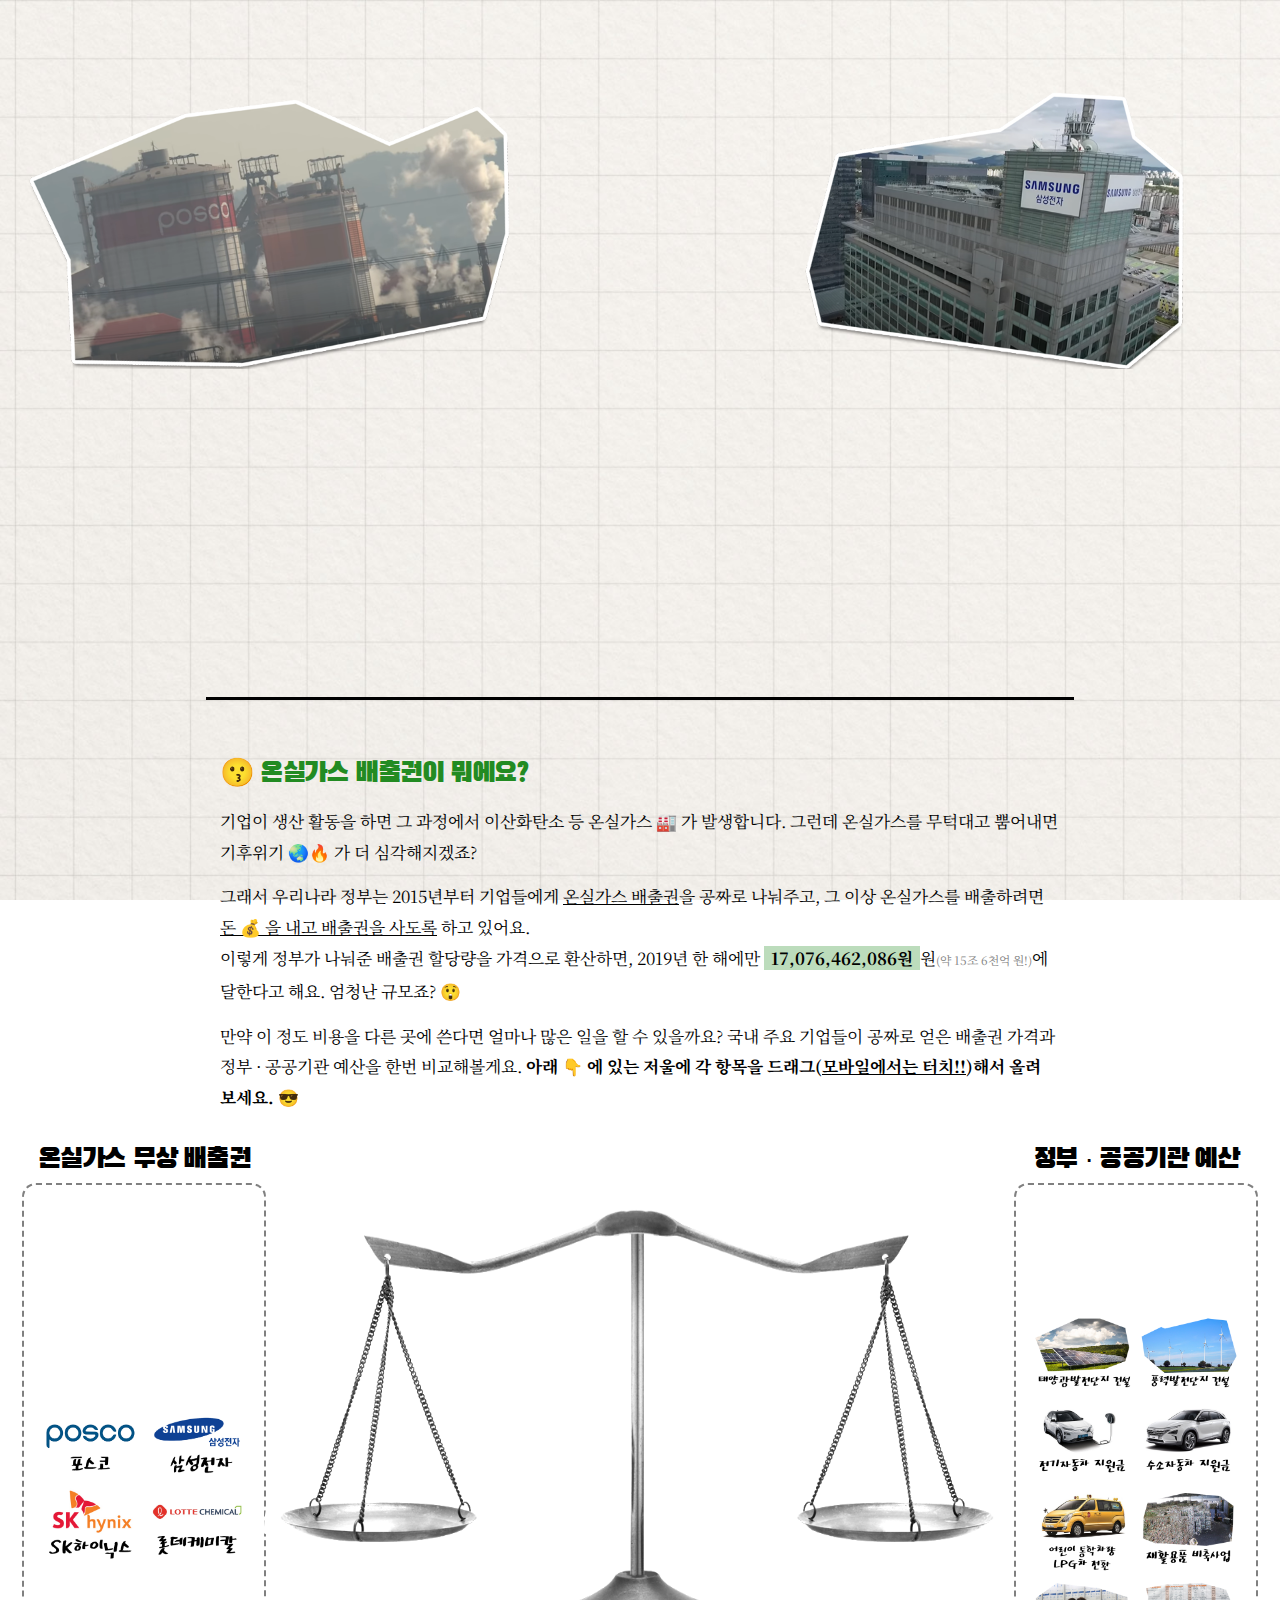
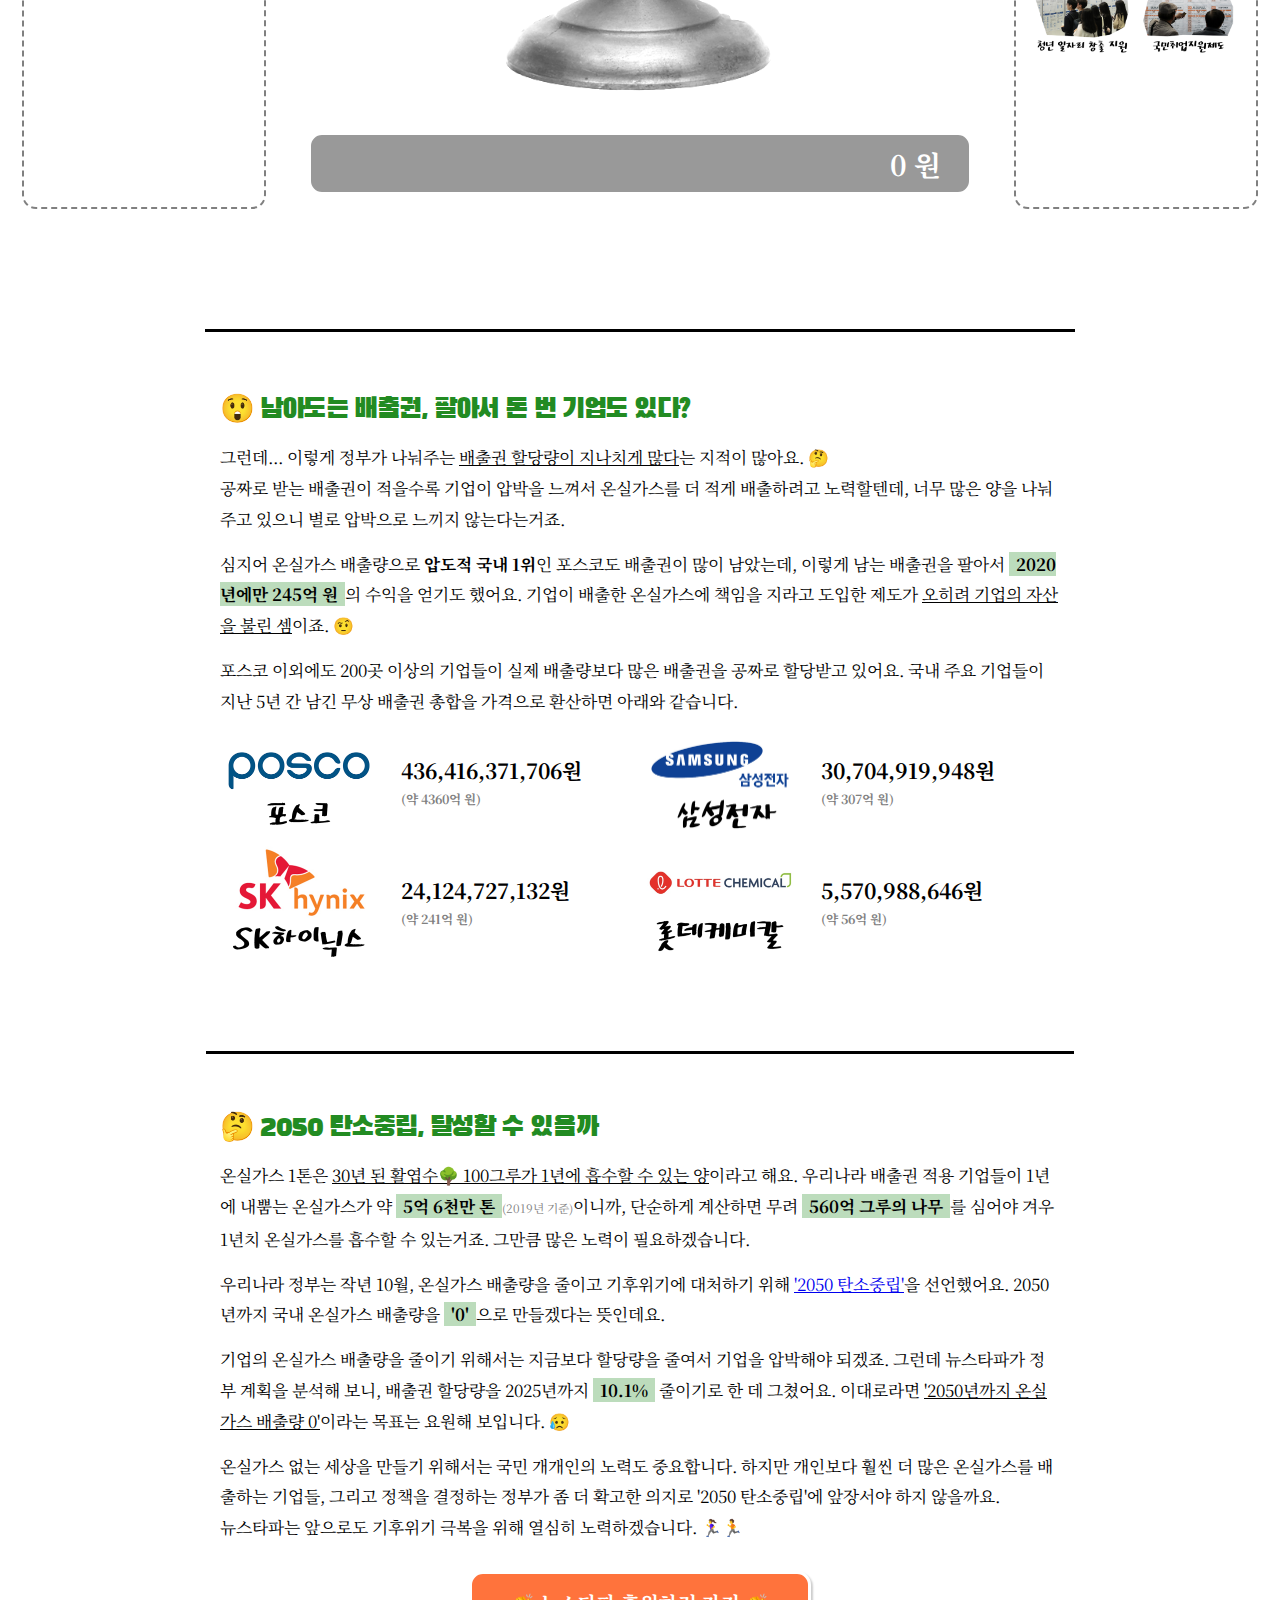
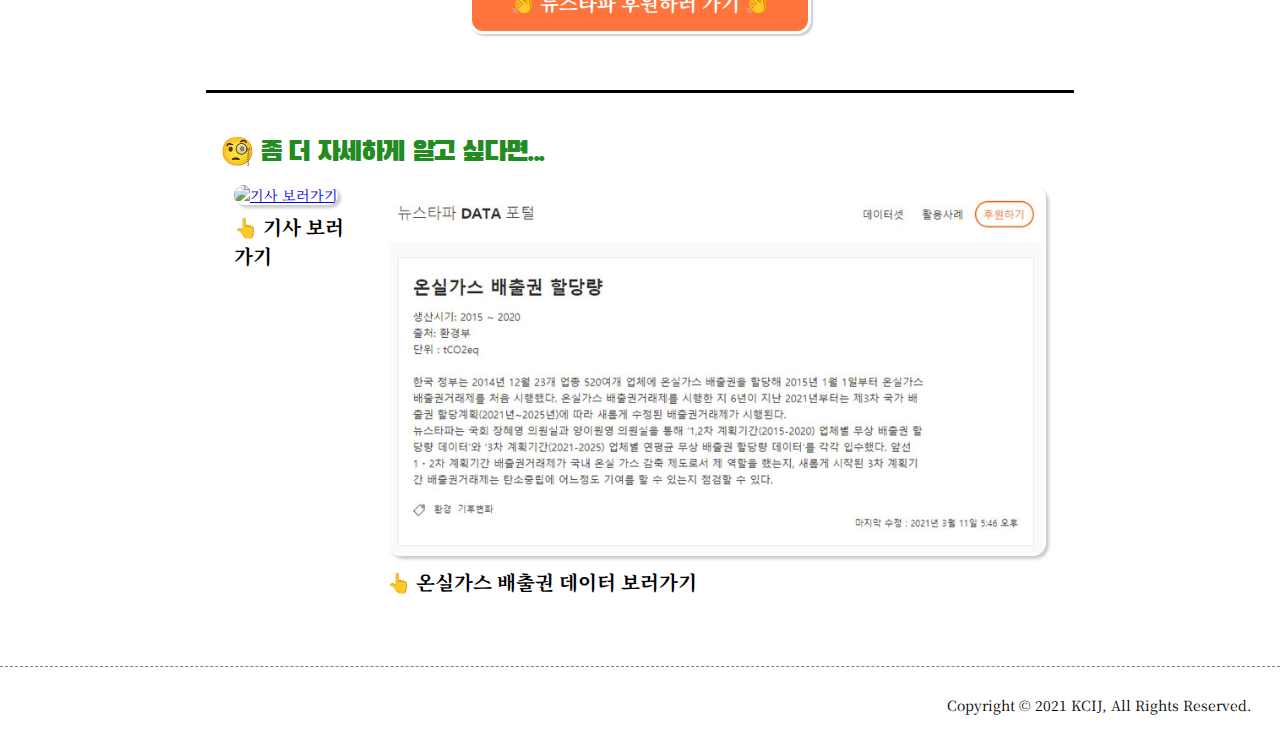
==== commit baf1466b: "mamoori" ====
--- a/index.html
+++ b/index.html
@@ -3,9 +3,10 @@
 <head>
   <meta charset="UTF-8">
   <meta name="viewport" content="width=device-width, initial-scale=1.0">
-  <meta property="og:title" content="뉴스타파(NEWSTAPA) | 한국탐사저널리즘센터(KCIJ) | 99% 시민들의 독립언론">
+  <meta property="og:url" content="https://pages.newstapa.org/greenhousegas">
+  <meta property="og:title" content="온실가스 배출권, 이렇게 퍼줘도 되겠니?">
   <meta property="og:image" content="./assets/og-image.jpg">
-  <meta property="og:description" content="온실가스 배출권, 이렇게 퍼줘도 되겠니?" >
+  <meta property="og:description" content="온실가스 배출권이 뭐야? 도대체 뭐가 문제인데? 쉽고 재미있는 뉴스타파 데이터 인터랙티브" >
   <title>온실가스 배출권, 이렇게 퍼줘도 되겠니?</title>
 <!-- Google Tag Manager -->
 <script>(function(w,d,s,l,i){w[l]=w[l]||[];w[l].push({'gtm.start':
@@ -38,7 +39,6 @@
   <!-- End Google Tag Manager (noscript) -->
   <script src="https://cdnjs.cloudflare.com/ajax/libs/animejs/3.2.0/anime.min.js"></script>
   <script src="https://cdnjs.cloudflare.com/ajax/libs/dragula/3.7.3/dragula.min.js"></script>
-  <script src="https://cdn.jsdelivr.net/npm/chart.js@2.8.0"></script>
   <script src="./js/countUp.min.js"> </script>
   
   <header class="header">
@@ -67,7 +67,7 @@
     <h2 class="description-title">😗 온실가스 배출권이 뭐에요?</h2>
     <p class="description-text">기업이 생산 활동을 하면 그 과정에서 이산화탄소 등 온실가스 🏭 가 발생합니다. 그런데 온실가스를 무턱대고 뿜어내면 기후위기 🌏🔥 가 더 심각해지겠죠?</p>
     <p class="description-text">그래서 우리나라 정부는 2015년부터 기업들에게 <u>온실가스 배출권</u>을 공짜로 나눠주고, 그 이상 온실가스를 배출하려면 <u>돈 💰 을 내고 배출권을 사도록</u> 하고 있어요.<br>이렇게 정부가 나눠준 배출권 할당량을 가격으로 환산하면, 2019년 한 해에만 <span class="spec">17,076,462,086원</span>원<span class="sm">(약 15조 6천억 원!)</span>에 달한다고 해요. 엄청난 규모죠? 😲</p>
-    <p class="description-text">만약 이 정도 비용을 다른 곳에 쓴다면 얼마나 많은 일을 할 수 있을까요? 국내 주요 기업들이 공짜로 얻은 배출권 가격과 정부 · 공공기관 예산을 한번 비교해볼게요. <strong>아래 👇 에 있는 저울에 각 항목을 드래그해서 올려 보세요. 😎</strong></p>
+    <p class="description-text">만약 이 정도 비용을 다른 곳에 쓴다면 얼마나 많은 일을 할 수 있을까요? 국내 주요 기업들이 공짜로 얻은 배출권 가격과 정부 · 공공기관 예산을 한번 비교해볼게요. <strong>아래 👇 에 있는 저울에 각 항목을 드래그(<u>모바일에서는 터치!!</u>)해서 올려 보세요. 😎</strong></p>
   </div>
 
   <!-- 저울 인터랙티브 -->
@@ -158,7 +158,6 @@
   </footer>
 
   <script src="./js/animation.js"></script>
-  <script src="./js/costChart.js"></script>
 
 </body>
 
@@ -176,6 +175,7 @@
     description: "2019년 온실가스 무상 배출권 비용 2,176,712,124,706원",
     cost: 2176712124706,
     direction: false,
+    mobile: true,
   },
   {
     index: 1,
@@ -184,6 +184,7 @@
     description: "2019년 온실가스 무상 배출권 비용 327,640,092,434원",
     cost: 327640092434,
     direction: false,
+    mobile: true,
   },
   {
     index: 2,
@@ -192,6 +193,7 @@
     description: "2019년 온실가스 무상 배출권 비용 151,771,158,848원",
     cost: 151771158848,
     direction: false,
+    mobile: true,
   },
   {
     index: 3,
@@ -200,6 +202,7 @@
     description: "2019년 온실가스 무상 배출권 비용 198,186,964,094원",
     cost: 198186964094,
     direction: false,
+    mobile: true,
   },
   {
     index: 4,
@@ -208,6 +211,7 @@
     description: "축구장 190개 면적, 100MW 규모 태양광발전단지 건설",
     cost: 344000000000,
     direction: true,
+    mobile: true,
   },
   {
     index: 5,
@@ -216,6 +220,7 @@
     description: "풍력발전기 66개, 140MW 규모 풍력발전단지 건설",
     cost: 409700000000,
     direction: true,
+    mobile: true,
   },
   {
     index: 6,
@@ -224,6 +229,7 @@
     description: "전기자동차 12만 1천대에 최대 1,900만 원씩 지원",
     cost: 1119584000000,
     direction: true,
+    mobile: true,
   },
   {
     index: 7,
@@ -232,6 +238,7 @@
     description: "수소자동차 15,000대에 최대 3,750만 원씩 지원",
     cost: 365500000000,
     direction: true,
+    mobile: false,
   },
   {
     index: 8,
@@ -240,6 +247,7 @@
     description: "전국 어린이통학차량 12,000대에 500만 원씩 지원(지방비 50%)",
     cost: 30000000000,
     direction: true,
+    mobile: true,
   },
   {
     index: 9,
@@ -248,6 +256,7 @@
     description: "폐비닐, 폐지, 유리병 등 재활용 폐기물 비축 시설 구축",
     cost: 26000000000,
     direction: true,
+    mobile: false,
   },
   {
     index: 10,
@@ -256,6 +265,7 @@
     description: "IT 활용가능 직무에 청년일자리 창출 지원금 4,676억원 편성",
     cost: 467600000000,
     direction: true,
+    mobile: true,
   },
   {
     index: 11,
@@ -264,6 +274,7 @@
     description: "취업취약계층을 대상으로 생계지원과 취업지원서비스 제공",
     cost: 1283019000000,
     direction: true,
+    mobile: false,
   },
 ]
 
@@ -271,7 +282,13 @@
 dataSet.map(function(e, i){
   // let elem = `<div class="scale-value" data-index="${i}"><img src="./assets/value-${e.name}.png"><p class="scale-value-caption">${e.caption}</p></div>`;
   let elem = `<div class="scale-value" data-index="${e.index}"><img src="./assets/value-${e.name}.png"></div>`;
-  e.direction?rightValuesEl.innerHTML+=elem:leftValuesEl.innerHTML+=elem;
+  if (window.screen.width < 768) {
+    if (e.mobile){
+      e.direction?rightValuesEl.innerHTML+=elem:leftValuesEl.innerHTML+=elem;
+    }
+  } else {
+    e.direction?rightValuesEl.innerHTML+=elem:leftValuesEl.innerHTML+=elem;
+  }
 })
 
 // 현재 각도
@@ -342,6 +359,75 @@
 
 let onLeftValueDrag = dragula([leftValuesEl, leftDish]);
 let onRightValueDrag = dragula([rightValuesEl, rightDish]);
+
+// 모바일에서는 터치도 지원
+
+if (window.screen.width < 768) {
+
+  onLeftValueDrag.destroy();
+  onRightValueDrag.destroy();
+
+  document.querySelectorAll('.scale-values.left')[0].addEventListener('click', function(e) {
+    let el = e.target.closest('.scale-value');
+    if (el) {
+      let clonedElement = el.cloneNode(true);
+      el.remove()
+      let data = dataSet[clonedElement.dataset.index];
+      let costDegree = getDegree(data.cost, data.direction);
+      boardDegree = boardDegree + costDegree;
+      scaleCost = scaleCost - data.cost;
+      rotateBoard(boardDegree);
+      renderScaleCost();
+      clonedElement.style.left = Math.floor(Math.random() * 30) + "%";
+      leftDish.append(clonedElement);
+    }
+  })
+  document.querySelectorAll('.scale-values.right')[0].addEventListener('click', function(e) {
+    let el = e.target.closest('.scale-value');
+    if (el) {
+      let clonedElement = el.cloneNode(true);
+      el.remove()
+      let data = dataSet[clonedElement.dataset.index];
+      let costDegree = getDegree(data.cost, data.direction);
+      boardDegree = boardDegree + costDegree;
+      scaleCost = scaleCost + data.cost;
+      rotateBoard(boardDegree);
+      renderScaleCost();
+      clonedElement.style.left = Math.floor(Math.random() * 30) + "%";
+      rightDish.append(clonedElement);
+    }
+  })
+  document.querySelectorAll('.dish.left')[0].addEventListener('click', function(e) {
+    let el = e.target.closest('.scale-value');
+    if (el) {
+      let clonedElement = el.cloneNode(true);
+      el.remove()
+      let data = dataSet[clonedElement.dataset.index];
+      let costDegree = getDegree(data.cost, data.direction);
+      boardDegree = boardDegree - costDegree;
+      scaleCost = scaleCost + data.cost;
+      rotateBoard(boardDegree);
+      renderScaleCost();
+      leftValuesEl.append(clonedElement);
+    }
+  })
+  document.querySelectorAll('.dish.right')[0].addEventListener('click', function(e) {
+    let el = e.target.closest('.scale-value');
+    if (el) {
+      let clonedElement = el.cloneNode(true);
+      el.remove()
+      let data = dataSet[clonedElement.dataset.index];
+      let costDegree = getDegree(data.cost, data.direction);
+      boardDegree = boardDegree - costDegree;
+      scaleCost = scaleCost - data.cost;
+      rotateBoard(boardDegree);
+      renderScaleCost();
+      rightValuesEl.append(clonedElement);
+    }
+  })
+
+}
+
 
 // 왼쪽 접시
 onLeftValueDrag.on('drop', function(el, source, target){  
--- a/css/style.css
+++ b/css/style.css
@@ -17,6 +17,7 @@
   background-size: cover;
   background-position: center center;
   background-attachment: fixed;
+  overflow-x: hidden;
 }
 
 /* 헤더 */
@@ -42,7 +43,7 @@
   font-weight: 600;
   letter-spacing: -0.02em;
   opacity: 0;
-  transform: translateX(120);
+  /* transform: translateX(120); */
   margin-bottom: 1.6rem;
   line-height: 3rem;
   text-align: center;
@@ -426,6 +427,7 @@
   }
   .intro-text {
     font-size: 1.2rem;
+    line-height: 2.4rem;
   }
   .intro-text .spec {
     font-size: 1.4rem;
@@ -434,7 +436,7 @@
     font-size: 3rem;
     font-weight: normal;
     opacity: 0;
-    line-height: 4rem;
+    line-height: 3.5rem;
     text-align: center;
     margin-top: 3rem;
   }
@@ -470,7 +472,7 @@
   .middle-container {
     order: 1;
     width: 100%;
-    margin-bottom: 3rem;
+    margin-bottom: 1.5rem;
   }
   .scale-container {
     width: 80%;
@@ -484,7 +486,14 @@
     width: 100%;
   }
   .area-data-description {
+    max-width: none;
+    padding: 3rem 1rem 0;
+  }
+  .data-description {
     display: none;
+  }
+  .cost-indicator {
+    font-size: 1.4rem;
   }
   .profit-indicator {
     width: 100%;
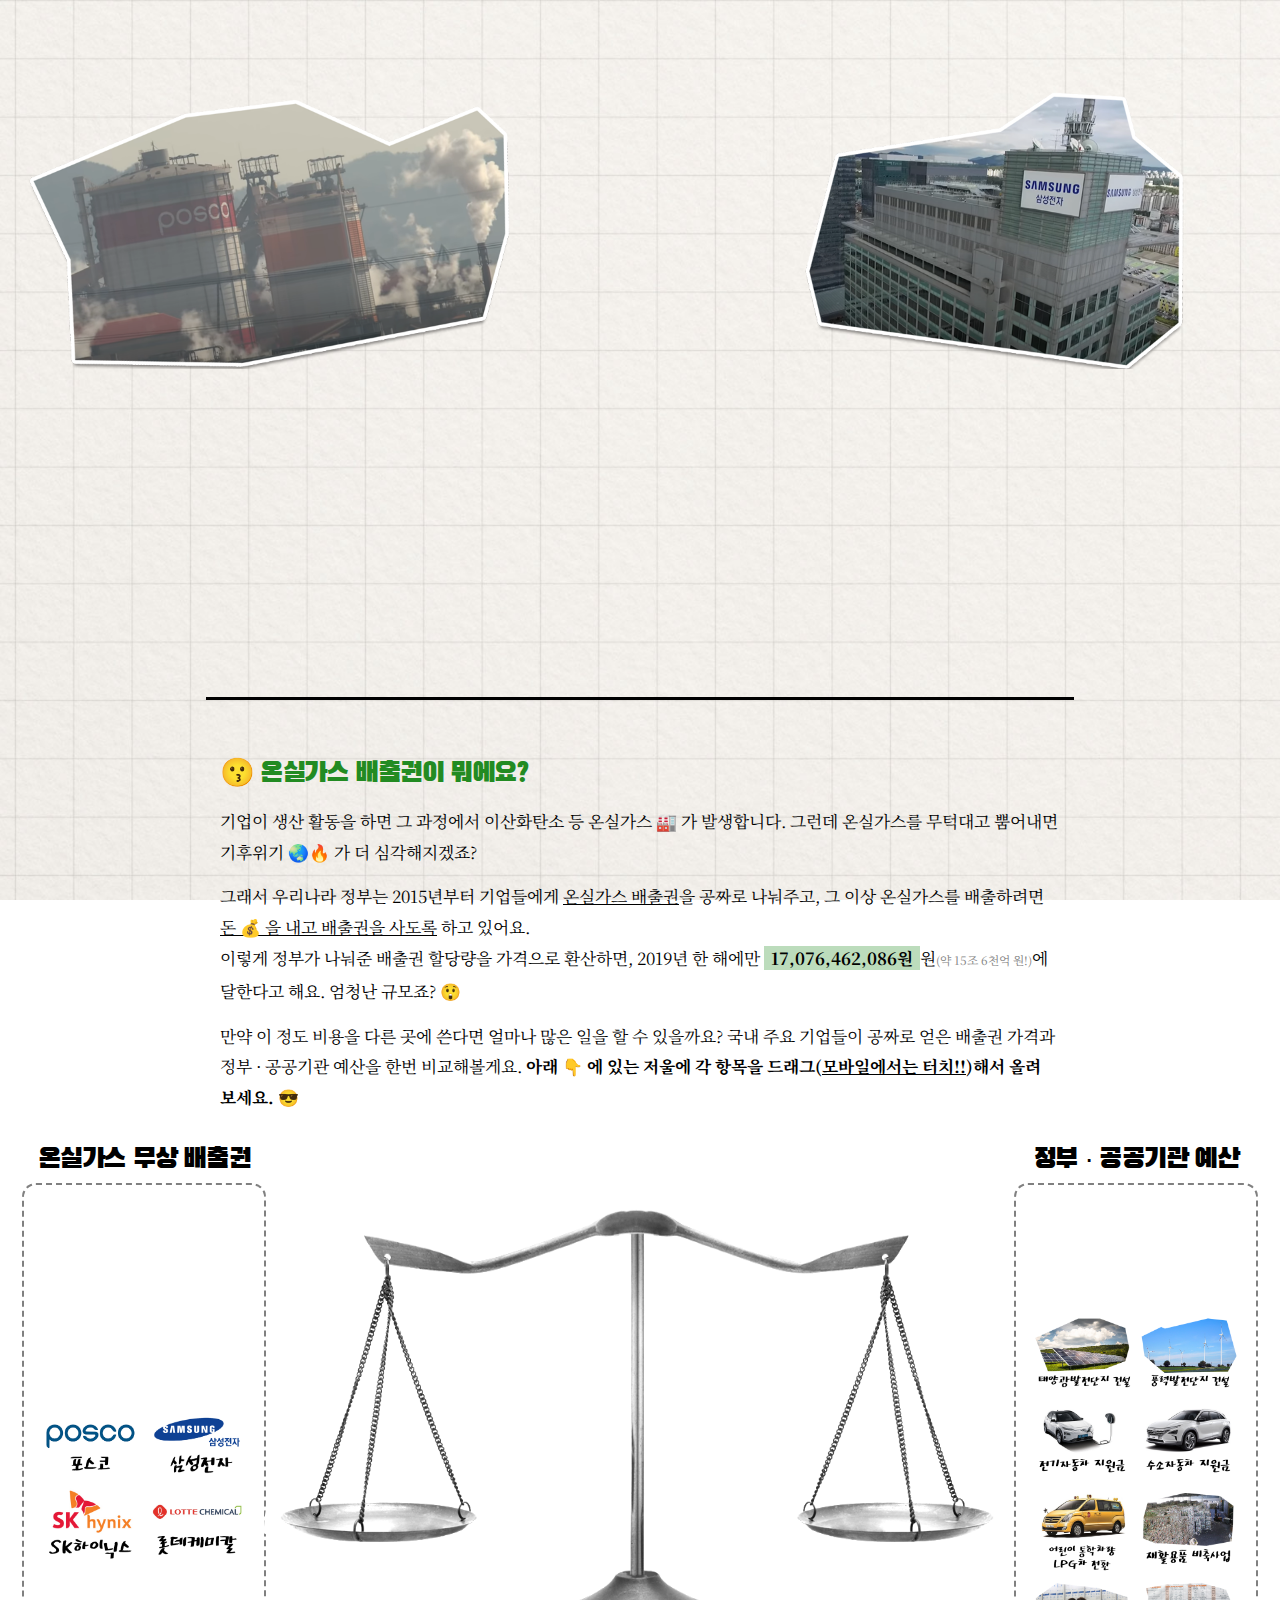
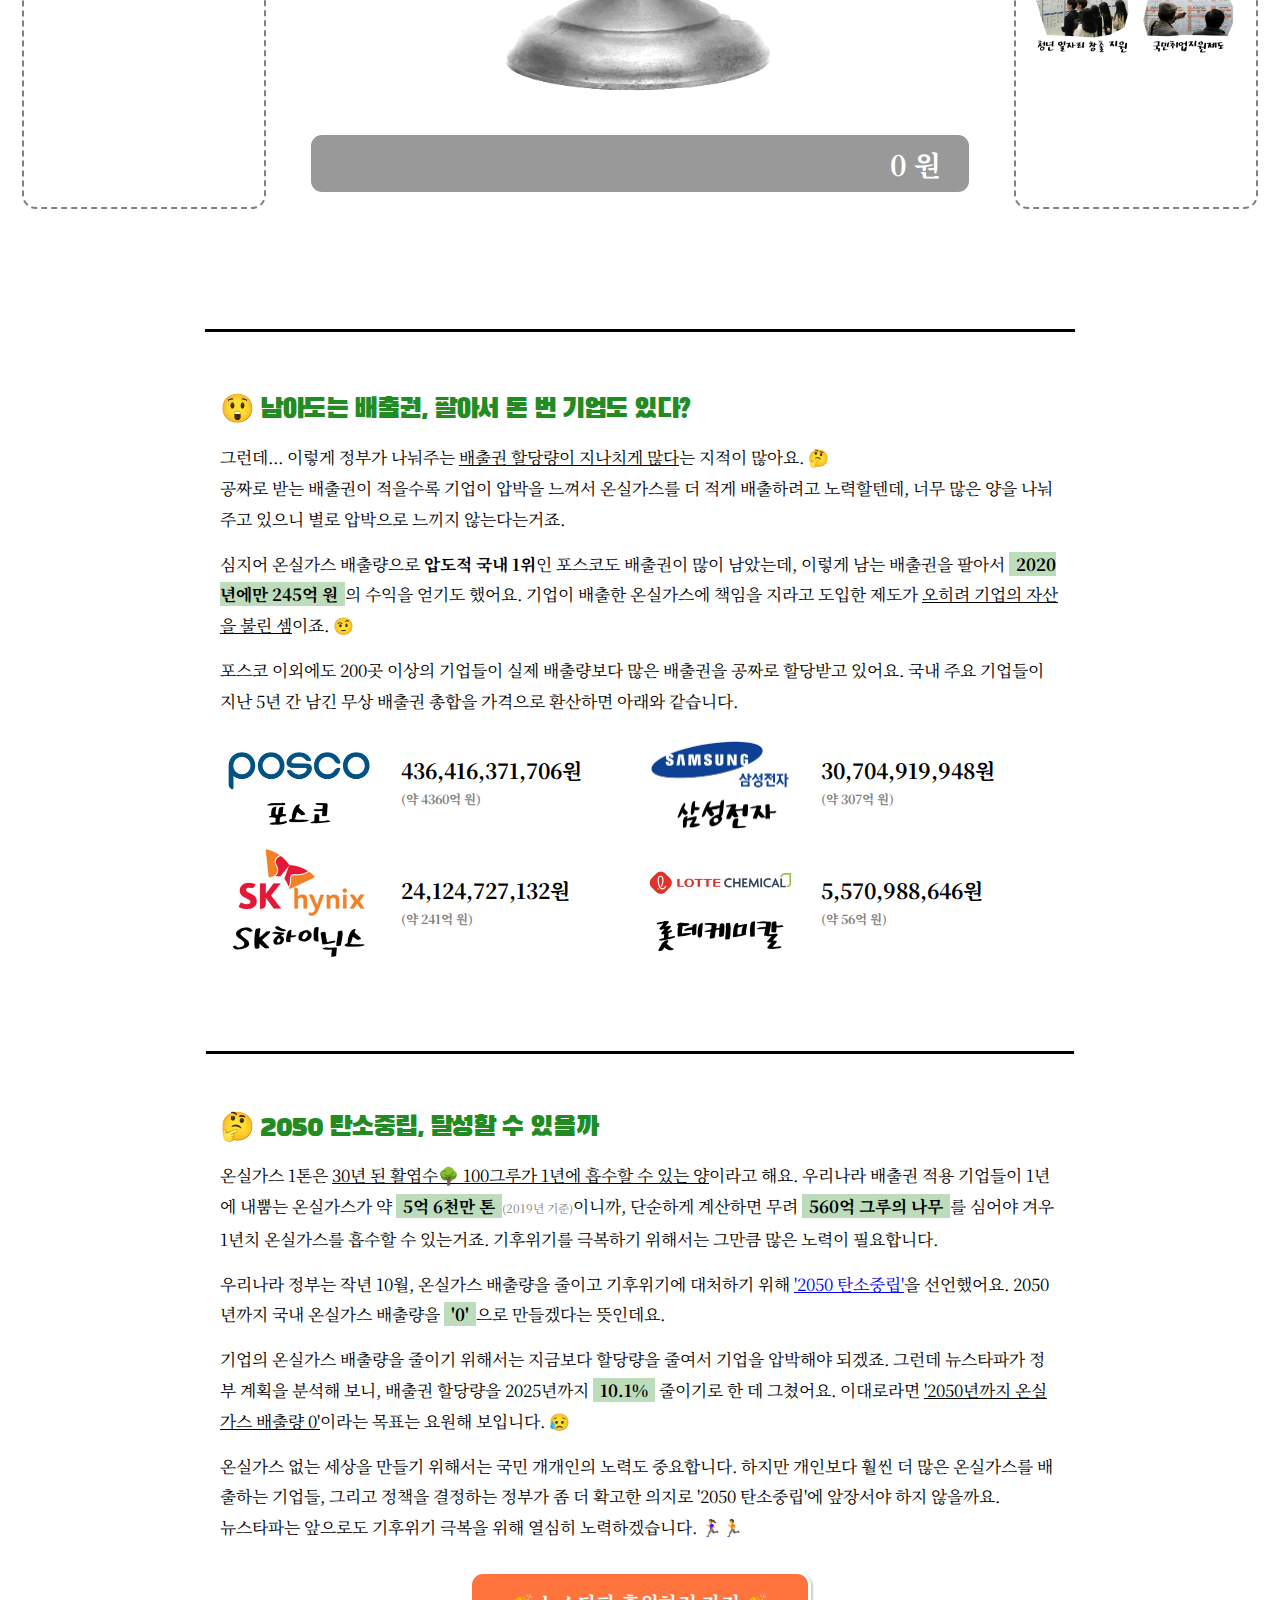
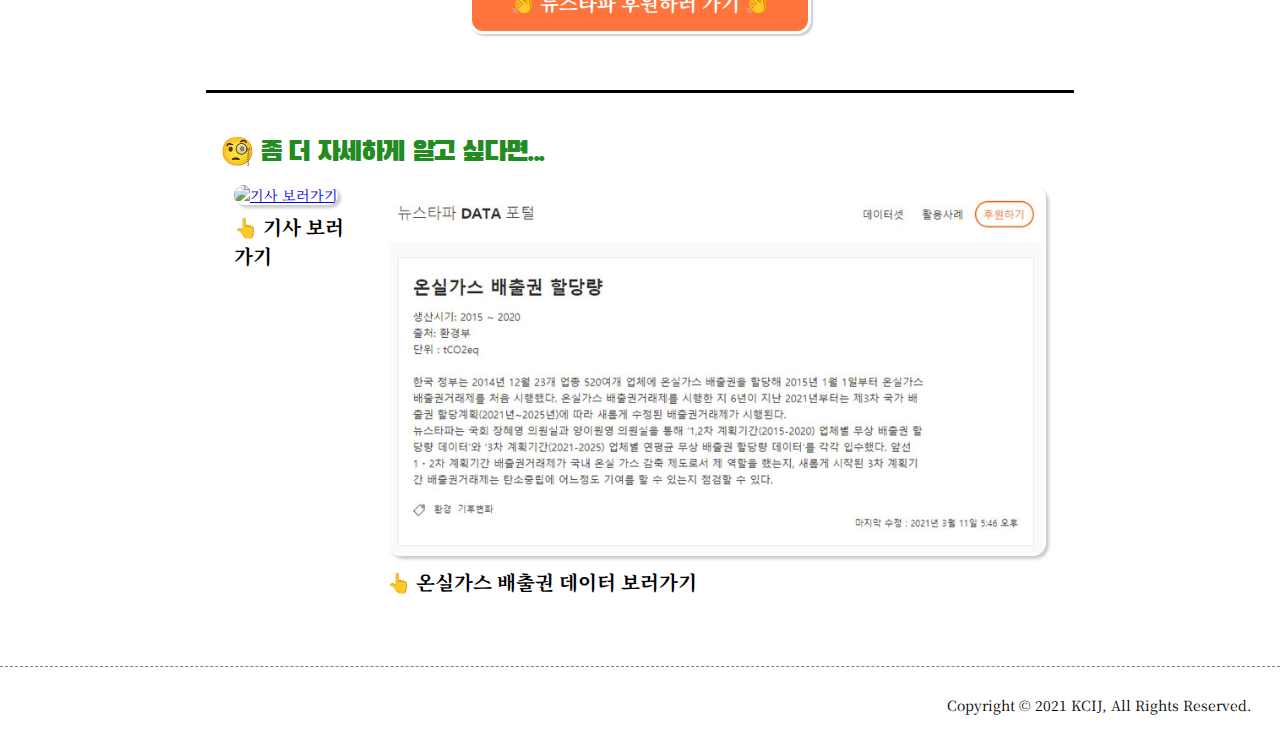
==== commit 0ad299a4: "수정" ====
--- a/index.html
+++ b/index.html
@@ -6,7 +6,7 @@
   <meta property="og:url" content="https://pages.newstapa.org/greenhousegas">
   <meta property="og:title" content="온실가스 배출권, 이렇게 퍼줘도 되겠니?">
   <meta property="og:image" content="./assets/og-image.jpg">
-  <meta property="og:description" content="온실가스 배출권이 뭐야? 도대체 뭐가 문제인데? 쉽고 재미있는 뉴스타파 데이터 인터랙티브" >
+  <meta property="og:description" content="뉴스타파 데이터 인터랙티브" >
   <title>온실가스 배출권, 이렇게 퍼줘도 되겠니?</title>
 <!-- Google Tag Manager -->
 <script>(function(w,d,s,l,i){w[l]=w[l]||[];w[l].push({'gtm.start':
@@ -55,10 +55,10 @@
         <img src="./assets/sticker-samsung.png" alt="">
       </div>
     </div>
-    <p class="intro-text">국내 배출권 적용 기업 <u>온실가스🏭 배출량</u><br><span class="spec">647,390,321</span>톤<span class="sm"> (2019년 기준)</span></p>
+    <p class="intro-text">국내 배출권 적용 기업 <u>온실가스 🏭 배출량</u><br><span class="spec">647,390,321</span>톤<span class="sm"> (2019년 기준)</span></p>
     <p class="intro-text">온실가스 배출권 가격으로 환산하면<br><span class="spec">18,855,890,489,446</span>원<span class="sm">(약 16조 5천억 원)</span></p>
     <p class="intro-text">이 중에서 정부가 <u>'공짜'로 나눠준</u> 배출권 비용은...<br><span class="spec">17,514,483,501,260</span>원!! 😱</p>
-    <h1 class="intro-title">온실가스 배출권,<br>이렇게 퍼줘도 되겠니?🤔</h1>
+    <h1 class="intro-title">온실가스 배출권,<br>이렇게 퍼줘도 되겠니? 🤔</h1>
     <!-- <p class="scroll-indicator">👇아래로 스크롤👇</p> -->
   </div>
 
@@ -122,7 +122,7 @@
   <!-- 아웃트로 -->
   <div class="area-outro">
     <h2 class="description-title">🤔 2050 탄소중립, 달성할 수 있을까</h2>
-    <p class="description-text">온실가스 1톤은 <u>30년 된 활엽수🌳 100그루가 1년에 흡수할 수 있는 양</u>이라고 해요. 우리나라 배출권 적용 기업들이 1년에 내뿜는 온실가스가 약 <span class="spec">5억 6천만 톤</span><span class="sm">(2019년 기준)</span>이니까, 단순하게 계산하면 무려 <span class="spec">560억 그루의 나무</span>를 심어야 겨우 1년치 온실가스를 흡수할 수 있는거죠. 그만큼 많은 노력이 필요하겠습니다.</p>
+    <p class="description-text">온실가스 1톤은 <u>30년 된 활엽수🌳 100그루가 1년에 흡수할 수 있는 양</u>이라고 해요. 우리나라 배출권 적용 기업들이 1년에 내뿜는 온실가스가 약 <span class="spec">5억 6천만 톤</span><span class="sm">(2019년 기준)</span>이니까, 단순하게 계산하면 무려 <span class="spec">560억 그루의 나무</span>를 심어야 겨우 1년치 온실가스를 흡수할 수 있는거죠. 기후위기를 극복하기 위해서는 그만큼 많은 노력이 필요합니다.</p>
     <p class="description-text">우리나라 정부는 작년 10월, 온실가스 배출량을 줄이고 기후위기에 대처하기 위해 <a href="https://www.korea.kr/special/policyCurationView.do?newsId=148881562" target="_blank">'2050 탄소중립'</a>을 선언했어요. 2050년까지 국내 온실가스 배출량을 <span class="spec">'0'</span>으로 만들겠다는 뜻인데요.</p>
     <p class="description-text">기업의 온실가스 배출량을 줄이기 위해서는 지금보다 할당량을 줄여서 기업을 압박해야 되겠죠. 그런데 뉴스타파가 정부 계획을 분석해 보니, 배출권 할당량을 2025년까지 <span class="spec">10.1%</span> 줄이기로 한 데 그쳤어요. 이대로라면 <u>'2050년까지 온실가스 배출량 0'</u>이라는 목표는 요원해 보입니다. 😥</p>
     <p class="description-text">온실가스 없는 세상을 만들기 위해서는 국민 개개인의 노력도 중요합니다. 하지만 개인보다 훨씬 더 많은 온실가스를 배출하는 기업들, 그리고 정책을 결정하는 정부가 좀 더 확고한 의지로 '2050 탄소중립'에 앞장서야 하지 않을까요. <br>뉴스타파는 앞으로도 기후위기 극복을 위해 열심히 노력하겠습니다. 🏃‍♀️🏃</p>
--- a/css/style.css
+++ b/css/style.css
@@ -85,7 +85,7 @@
 .sticker {
   position: absolute;
   z-index: 0;
-  animation: sticker-animation 1s infinite steps(2);
+  animation: sticker-animation 1.5s infinite steps(2);
 }
 @keyframes sticker-animation {
   from {
@@ -482,7 +482,6 @@
     align-content: flex-start;
   }
   .scale-value {
-    touch-action: none;
     width: 100%;
   }
   .area-data-description {
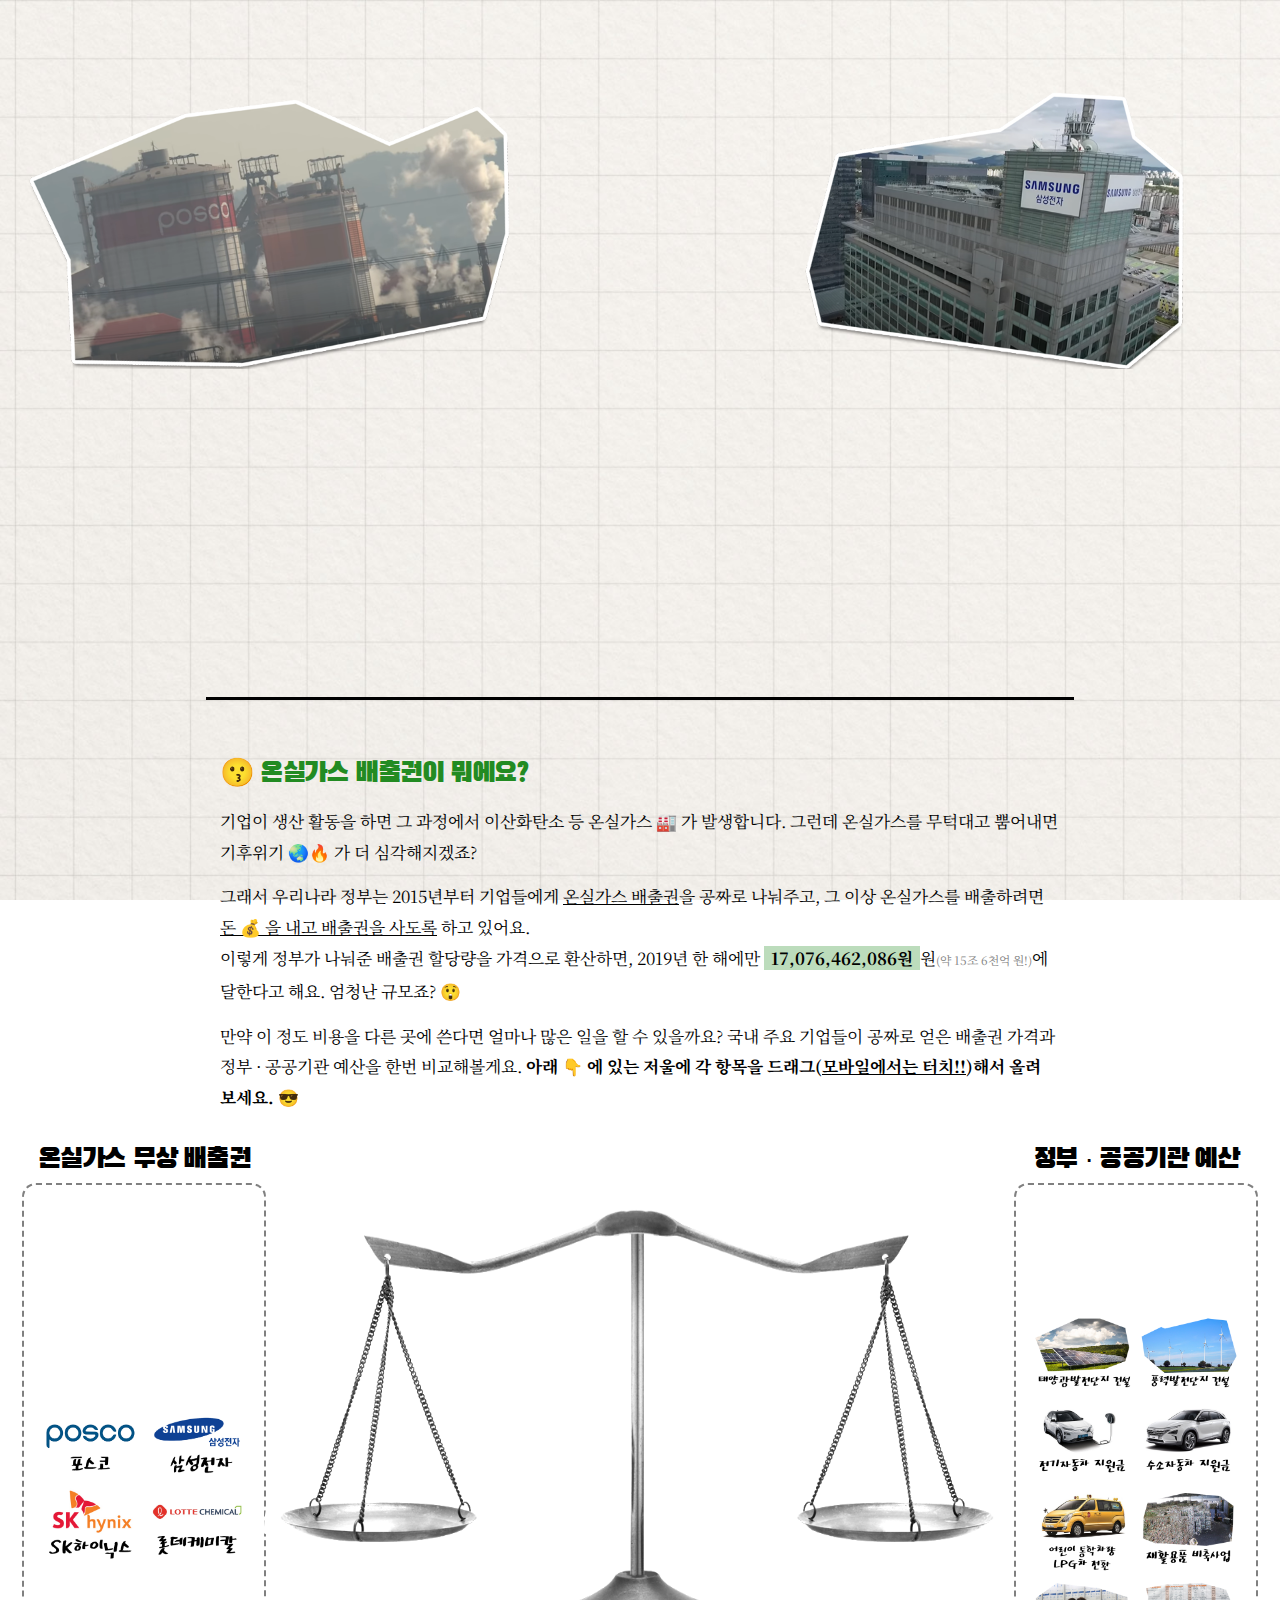
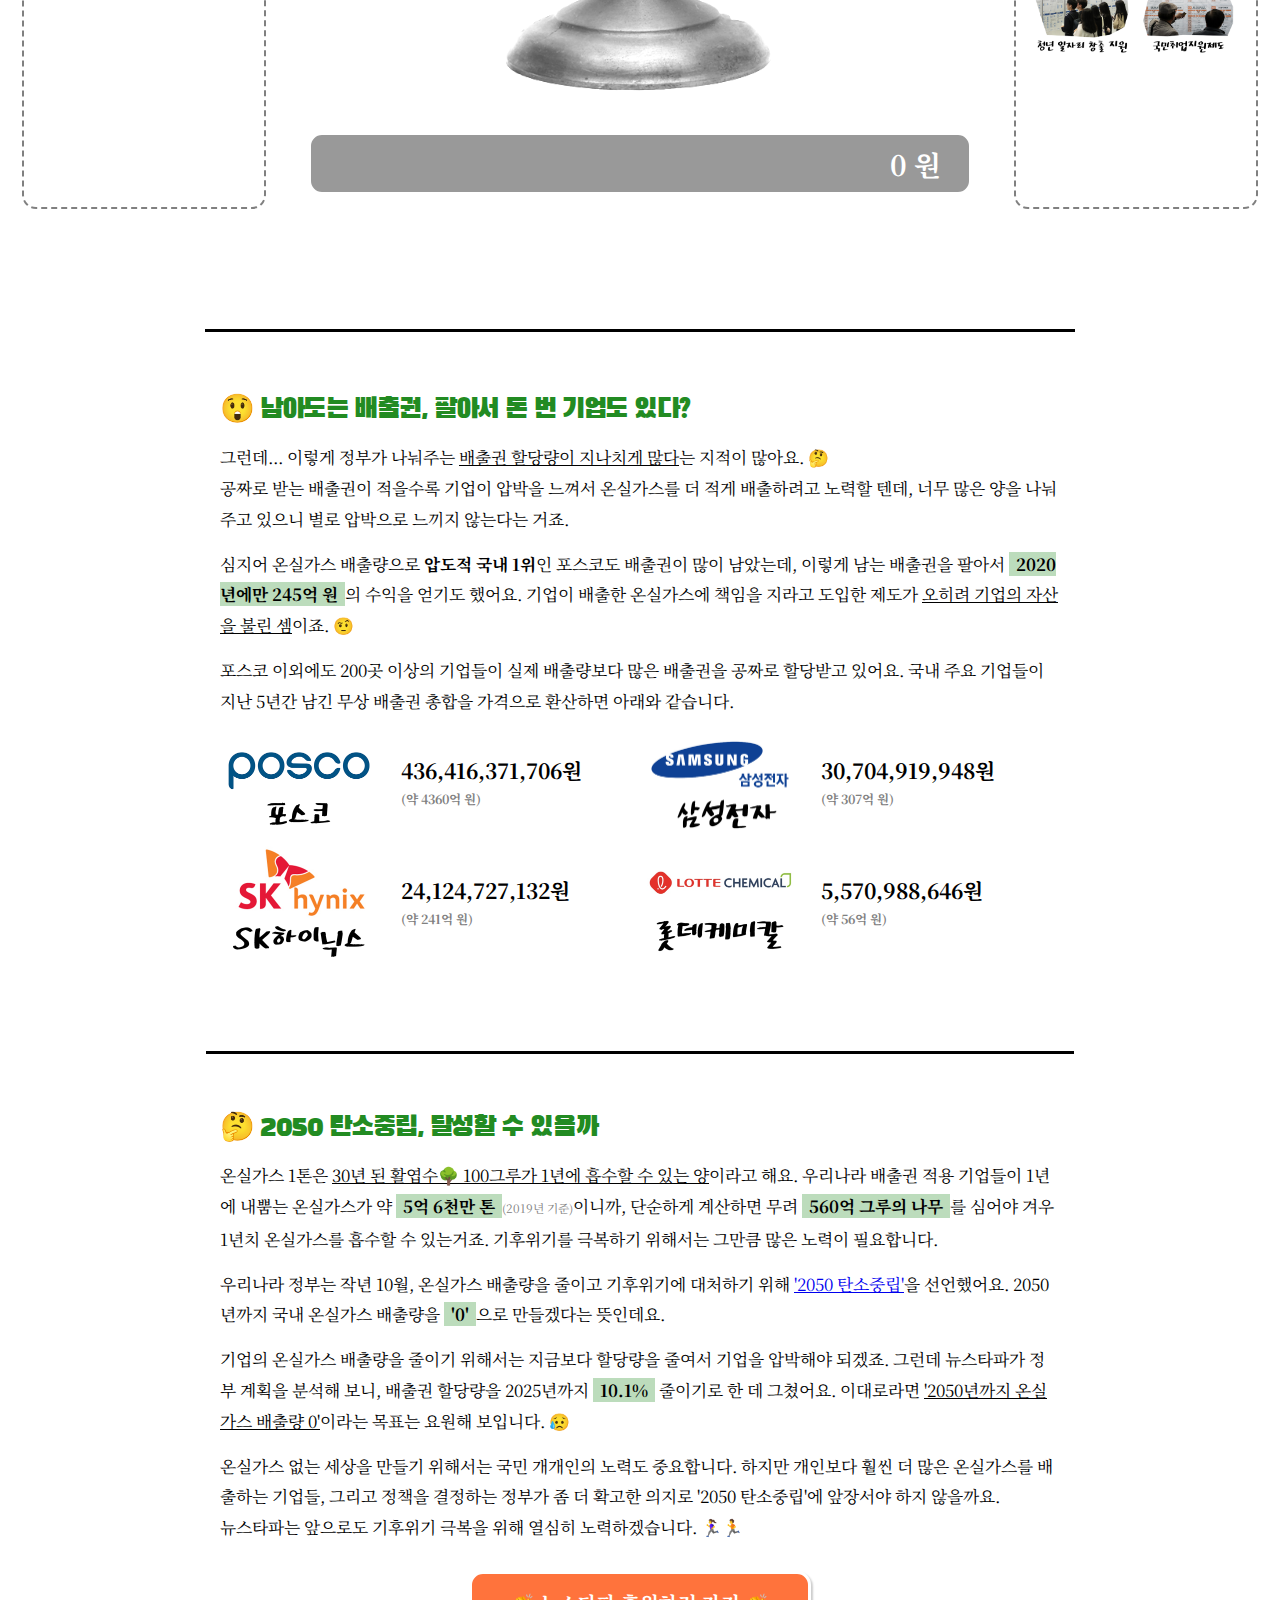
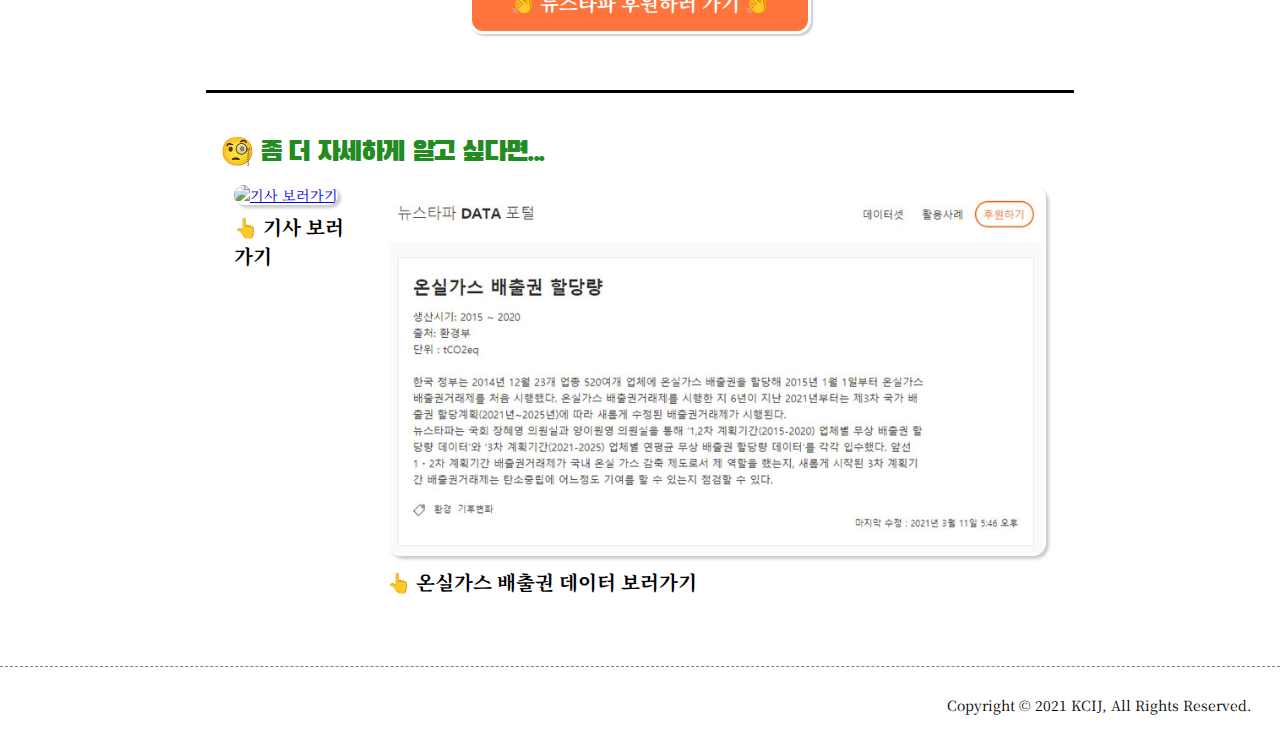
==== commit f2e9a651: "맞춤법 수정" ====
--- a/index.html
+++ b/index.html
@@ -5,7 +5,8 @@
   <meta name="viewport" content="width=device-width, initial-scale=1.0">
   <meta property="og:url" content="https://pages.newstapa.org/greenhousegas">
   <meta property="og:title" content="온실가스 배출권, 이렇게 퍼줘도 되겠니?">
-  <meta property="og:image" content="./assets/og-image.jpg">
+  <meta property="og:image" content="https://pages.newstapa.org/greenhousegas/assets/og-image.jpg">
+  <meta property="og:type" content="website">
   <meta property="og:description" content="뉴스타파 데이터 인터랙티브" >
   <title>온실가스 배출권, 이렇게 퍼줘도 되겠니?</title>
 <!-- Google Tag Manager -->
@@ -108,9 +109,9 @@
   <!-- 차트 -->
   <div class="area-chart">
     <h2 class="description-title">😲 남아도는 배출권, 팔아서 돈 번 기업도 있다?</h2>
-    <p class="description-text">그런데... 이렇게 정부가 나눠주는 <u>배출권 할당량이 지나치게 많다</u>는 지적이 많아요. 🤔 <br>공짜로 받는 배출권이 적을수록 기업이 압박을 느껴서 온실가스를 더 적게 배출하려고 노력할텐데, 너무 많은 양을 나눠주고 있으니 별로 압박으로 느끼지 않는다는거죠.</p>
+    <p class="description-text">그런데... 이렇게 정부가 나눠주는 <u>배출권 할당량이 지나치게 많다</u>는 지적이 많아요. 🤔 <br>공짜로 받는 배출권이 적을수록 기업이 압박을 느껴서 온실가스를 더 적게 배출하려고 노력할 텐데, 너무 많은 양을 나눠주고 있으니 별로 압박으로 느끼지 않는다는 거죠.</p>
     <p class="description-text">심지어 온실가스 배출량으로 <b>압도적 국내 1위</b>인 포스코도 배출권이 많이 남았는데, 이렇게 남는 배출권을 팔아서 <span class="spec">2020년에만 245억 원</span>의 수익을 얻기도 했어요. 기업이 배출한 온실가스에 책임을 지라고 도입한 제도가 <u>오히려 기업의 자산을 불린 셈</u>이죠. 🤨</p>
-    <p class="description-text">포스코 이외에도 200곳 이상의 기업들이 실제 배출량보다 많은 배출권을 공짜로 할당받고 있어요. 국내 주요 기업들이 지난 5년 간 남긴 무상 배출권 총합을 가격으로 환산하면 아래와 같습니다.</p>
+    <p class="description-text">포스코 이외에도 200곳 이상의 기업들이 실제 배출량보다 많은 배출권을 공짜로 할당받고 있어요. 국내 주요 기업들이 지난 5년간 남긴 무상 배출권 총합을 가격으로 환산하면 아래와 같습니다.</p>
     <div id="profit">
       <div class="profit-indicator"><img src="./assets/value-posco.png"><p class="scale-value-caption">436,416,371,706원<br><span>(약 4360억 원)</span></p></div>
       <div class="profit-indicator"><img src="./assets/value-samsung.png"><p class="scale-value-caption">30,704,919,948원<br><span>(약 307억 원)</span></p></div>
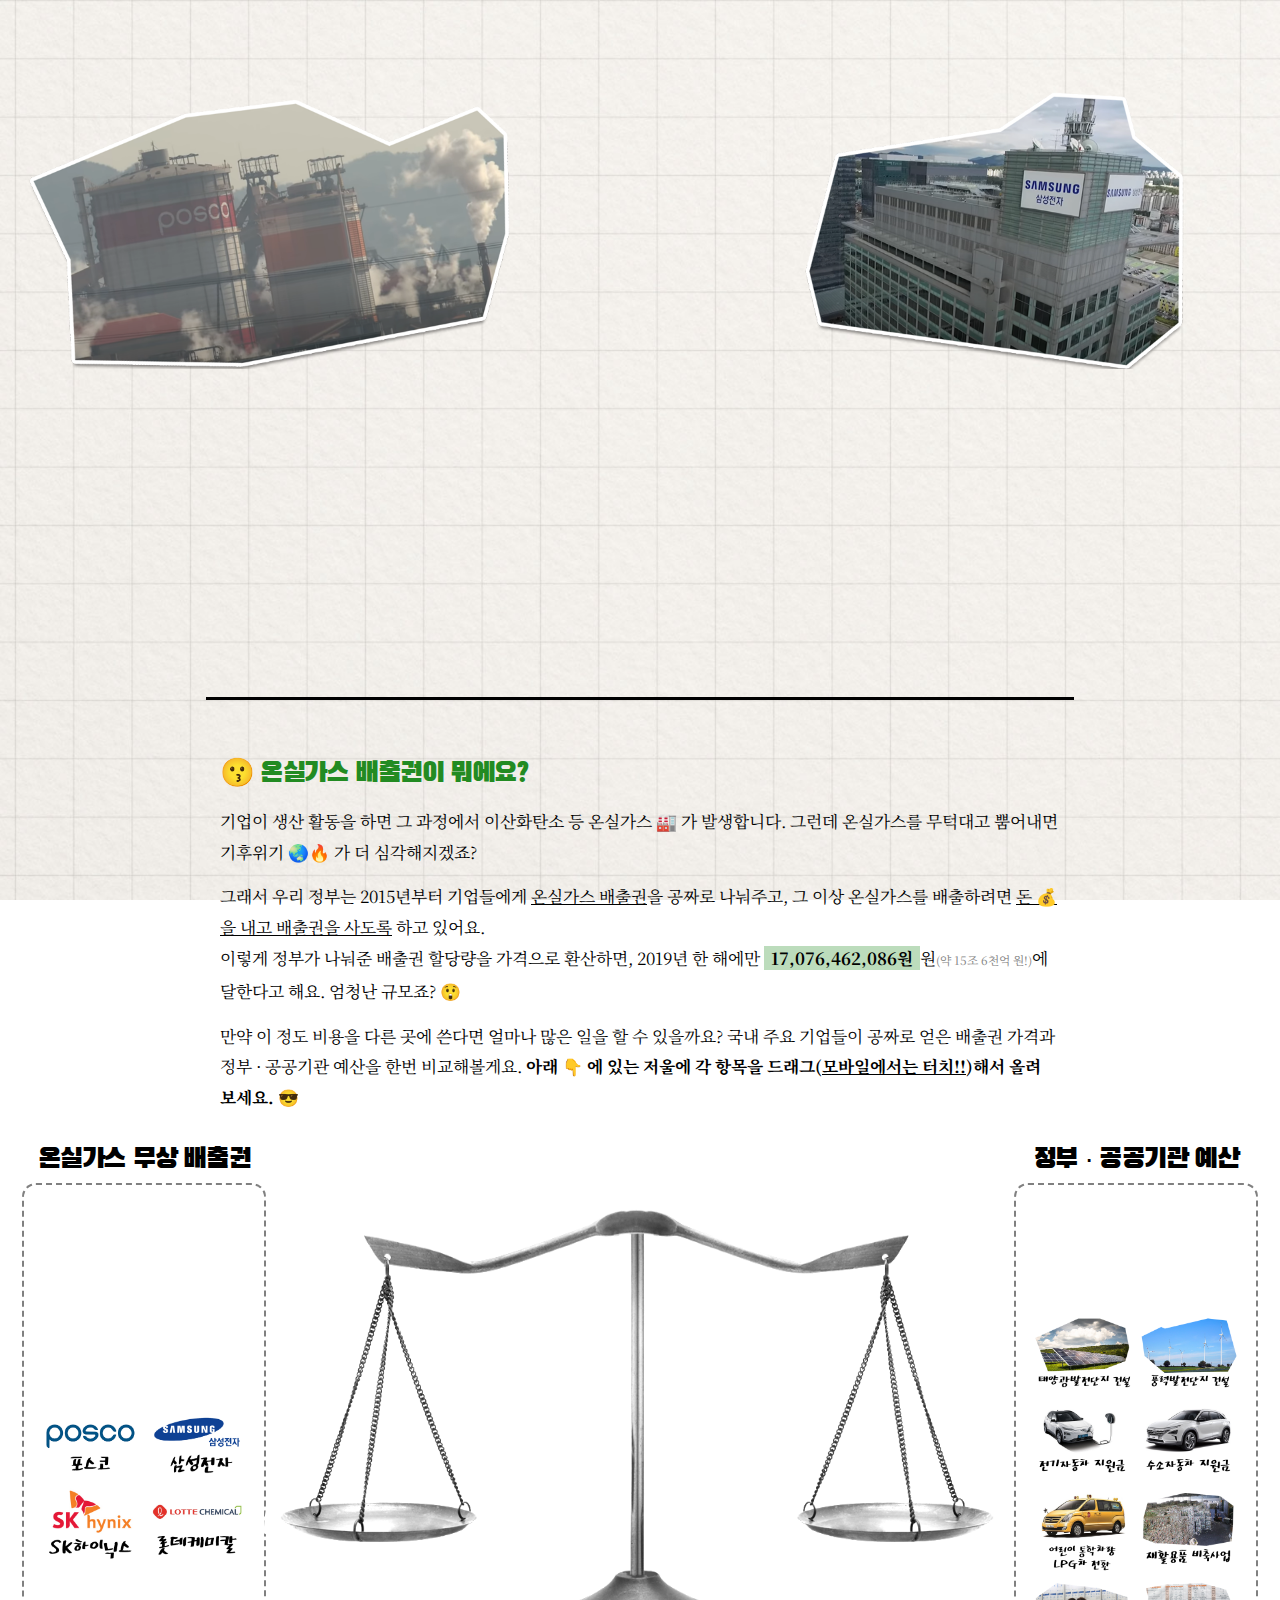
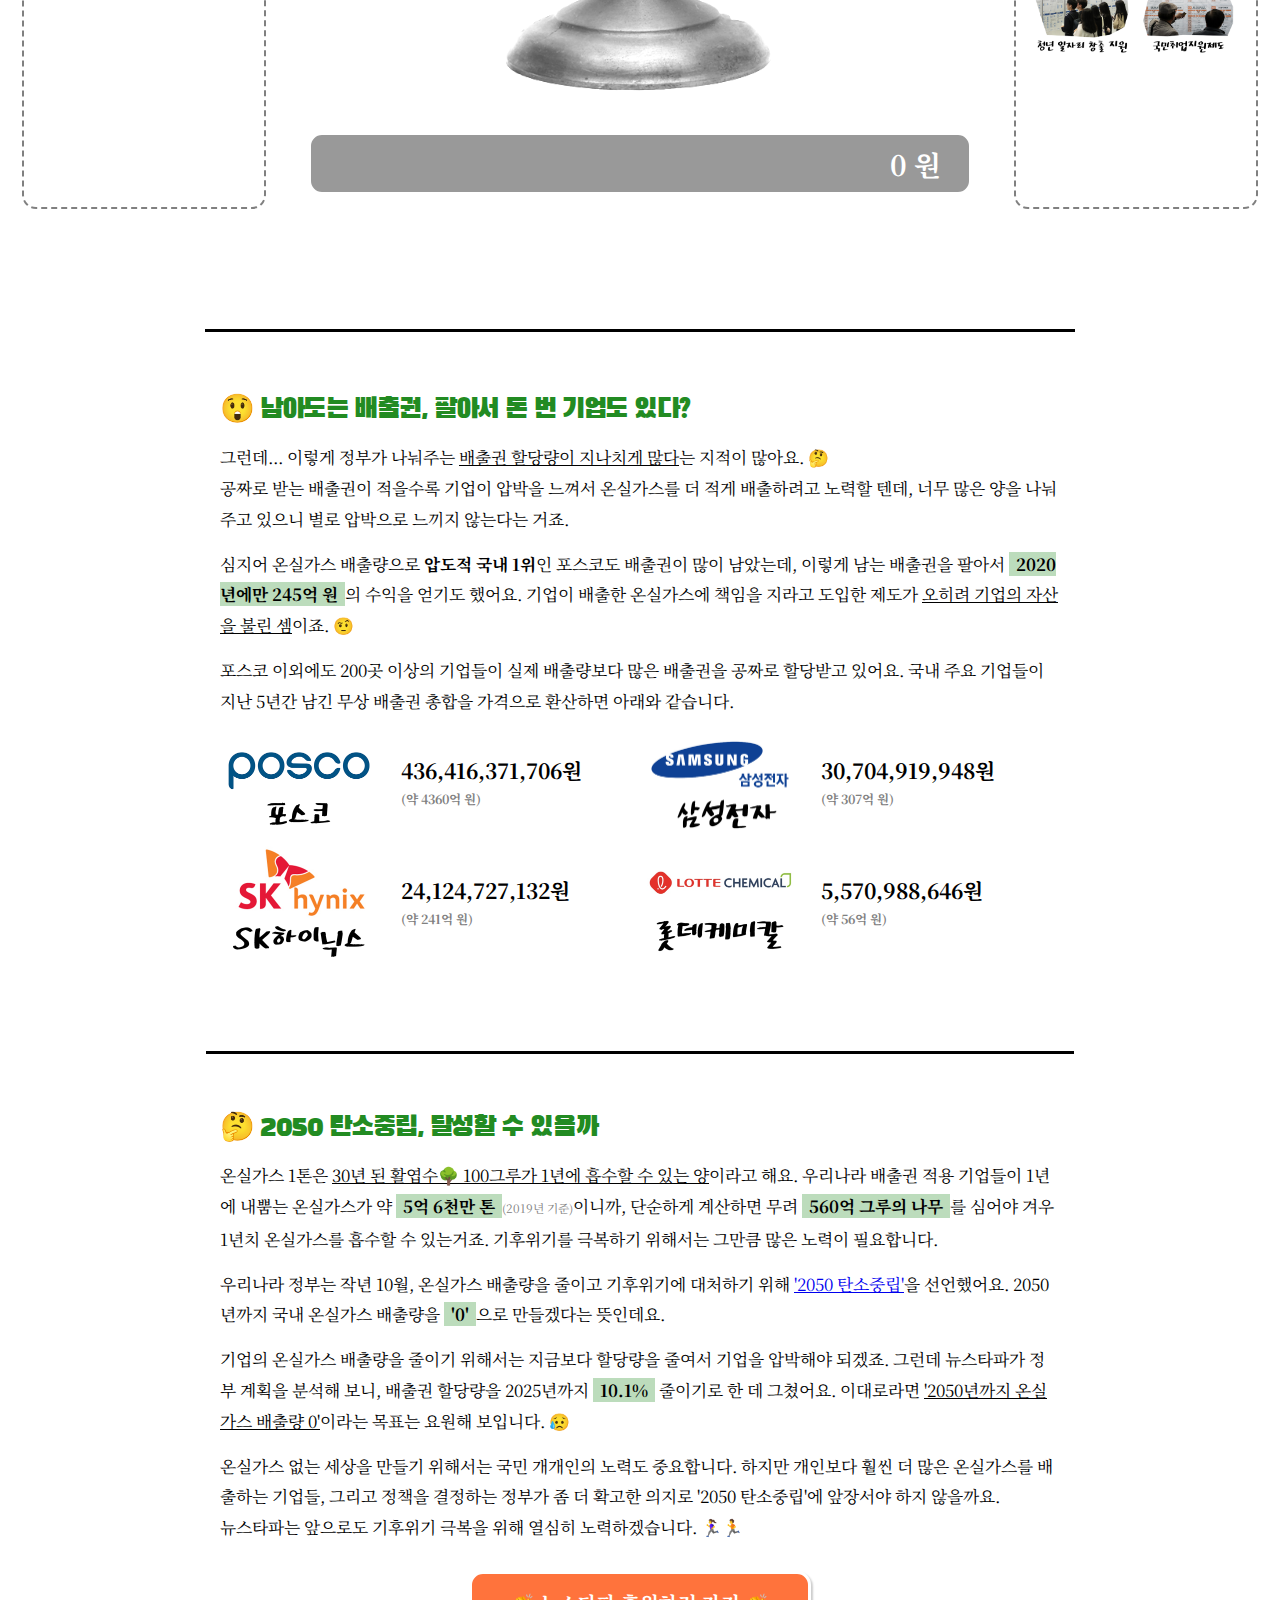
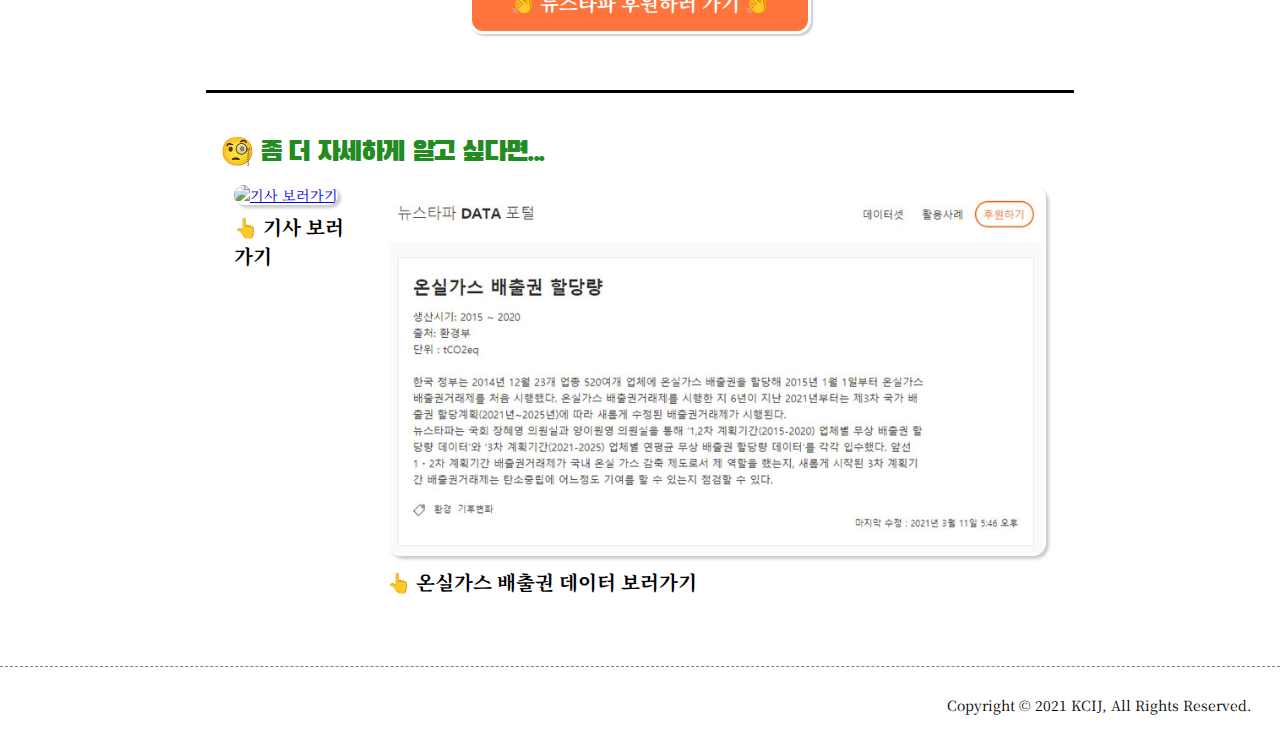
==== commit cc8c5d16: "사소한 수정" ====
--- a/index.html
+++ b/index.html
@@ -67,7 +67,7 @@
   <div class="area-description">
     <h2 class="description-title">😗 온실가스 배출권이 뭐에요?</h2>
     <p class="description-text">기업이 생산 활동을 하면 그 과정에서 이산화탄소 등 온실가스 🏭 가 발생합니다. 그런데 온실가스를 무턱대고 뿜어내면 기후위기 🌏🔥 가 더 심각해지겠죠?</p>
-    <p class="description-text">그래서 우리나라 정부는 2015년부터 기업들에게 <u>온실가스 배출권</u>을 공짜로 나눠주고, 그 이상 온실가스를 배출하려면 <u>돈 💰 을 내고 배출권을 사도록</u> 하고 있어요.<br>이렇게 정부가 나눠준 배출권 할당량을 가격으로 환산하면, 2019년 한 해에만 <span class="spec">17,076,462,086원</span>원<span class="sm">(약 15조 6천억 원!)</span>에 달한다고 해요. 엄청난 규모죠? 😲</p>
+    <p class="description-text">그래서 우리 정부는 2015년부터 기업들에게 <u>온실가스 배출권</u>을 공짜로 나눠주고, 그 이상 온실가스를 배출하려면 <u>돈 💰 을 내고 배출권을 사도록</u> 하고 있어요.<br>이렇게 정부가 나눠준 배출권 할당량을 가격으로 환산하면, 2019년 한 해에만 <span class="spec">17,076,462,086원</span>원<span class="sm">(약 15조 6천억 원!)</span>에 달한다고 해요. 엄청난 규모죠? 😲</p>
     <p class="description-text">만약 이 정도 비용을 다른 곳에 쓴다면 얼마나 많은 일을 할 수 있을까요? 국내 주요 기업들이 공짜로 얻은 배출권 가격과 정부 · 공공기관 예산을 한번 비교해볼게요. <strong>아래 👇 에 있는 저울에 각 항목을 드래그(<u>모바일에서는 터치!!</u>)해서 올려 보세요. 😎</strong></p>
   </div>
 
@@ -377,8 +377,12 @@
       let costDegree = getDegree(data.cost, data.direction);
       boardDegree = boardDegree + costDegree;
       scaleCost = scaleCost - data.cost;
+      dataDescription.push(data);
+      
       rotateBoard(boardDegree);
       renderScaleCost();
+      rederDataDescription();
+      
       clonedElement.style.left = Math.floor(Math.random() * 30) + "%";
       leftDish.append(clonedElement);
     }
@@ -392,8 +396,12 @@
       let costDegree = getDegree(data.cost, data.direction);
       boardDegree = boardDegree + costDegree;
       scaleCost = scaleCost + data.cost;
+      dataDescription.push(data);
+
       rotateBoard(boardDegree);
       renderScaleCost();
+      rederDataDescription();
+
       clonedElement.style.left = Math.floor(Math.random() * 30) + "%";
       rightDish.append(clonedElement);
     }
@@ -407,8 +415,14 @@
       let costDegree = getDegree(data.cost, data.direction);
       boardDegree = boardDegree - costDegree;
       scaleCost = scaleCost + data.cost;
+      dataDescription = [
+        ...dataDescription.slice(0, dataDescription.indexOf(data)), 
+        ...dataDescription.slice(dataDescription.indexOf(data), -1)
+      ]
+
       rotateBoard(boardDegree);
       renderScaleCost();
+      rederDataDescription();
       leftValuesEl.append(clonedElement);
     }
   })
@@ -421,8 +435,14 @@
       let costDegree = getDegree(data.cost, data.direction);
       boardDegree = boardDegree - costDegree;
       scaleCost = scaleCost - data.cost;
+      dataDescription = [
+        ...dataDescription.slice(0, dataDescription.indexOf(data)), 
+        ...dataDescription.slice(dataDescription.indexOf(data), -1)
+      ]
+
       rotateBoard(boardDegree);
       renderScaleCost();
+      rederDataDescription();
       rightValuesEl.append(clonedElement);
     }
   })
--- a/css/style.css
+++ b/css/style.css
@@ -467,7 +467,7 @@
 
   }
   .values-title {
-    font-size: 1.8rem;
+    font-size: 1.5rem;
   }
   .middle-container {
     order: 1;
@@ -488,9 +488,9 @@
     max-width: none;
     padding: 3rem 1rem 0;
   }
-  .data-description {
+  /* .data-description {
     display: none;
-  }
+  } */
   .cost-indicator {
     font-size: 1.4rem;
   }
